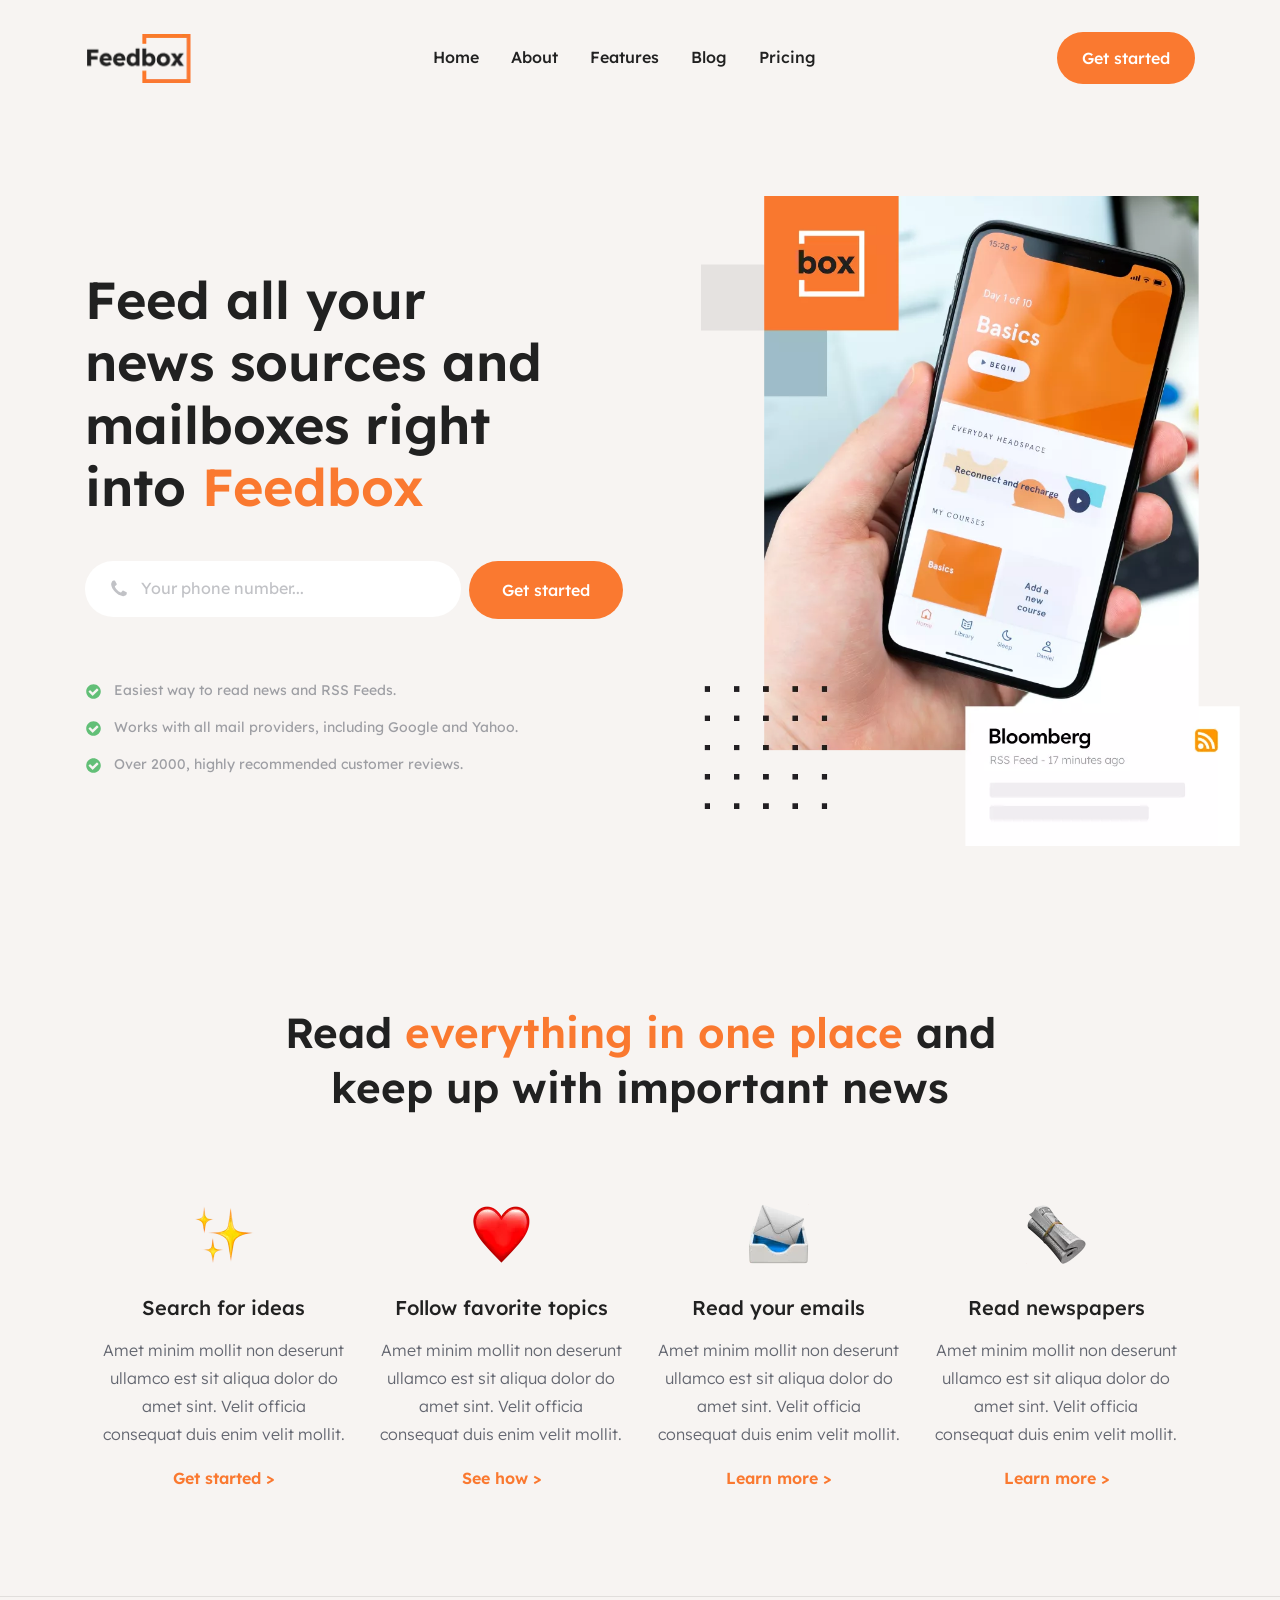
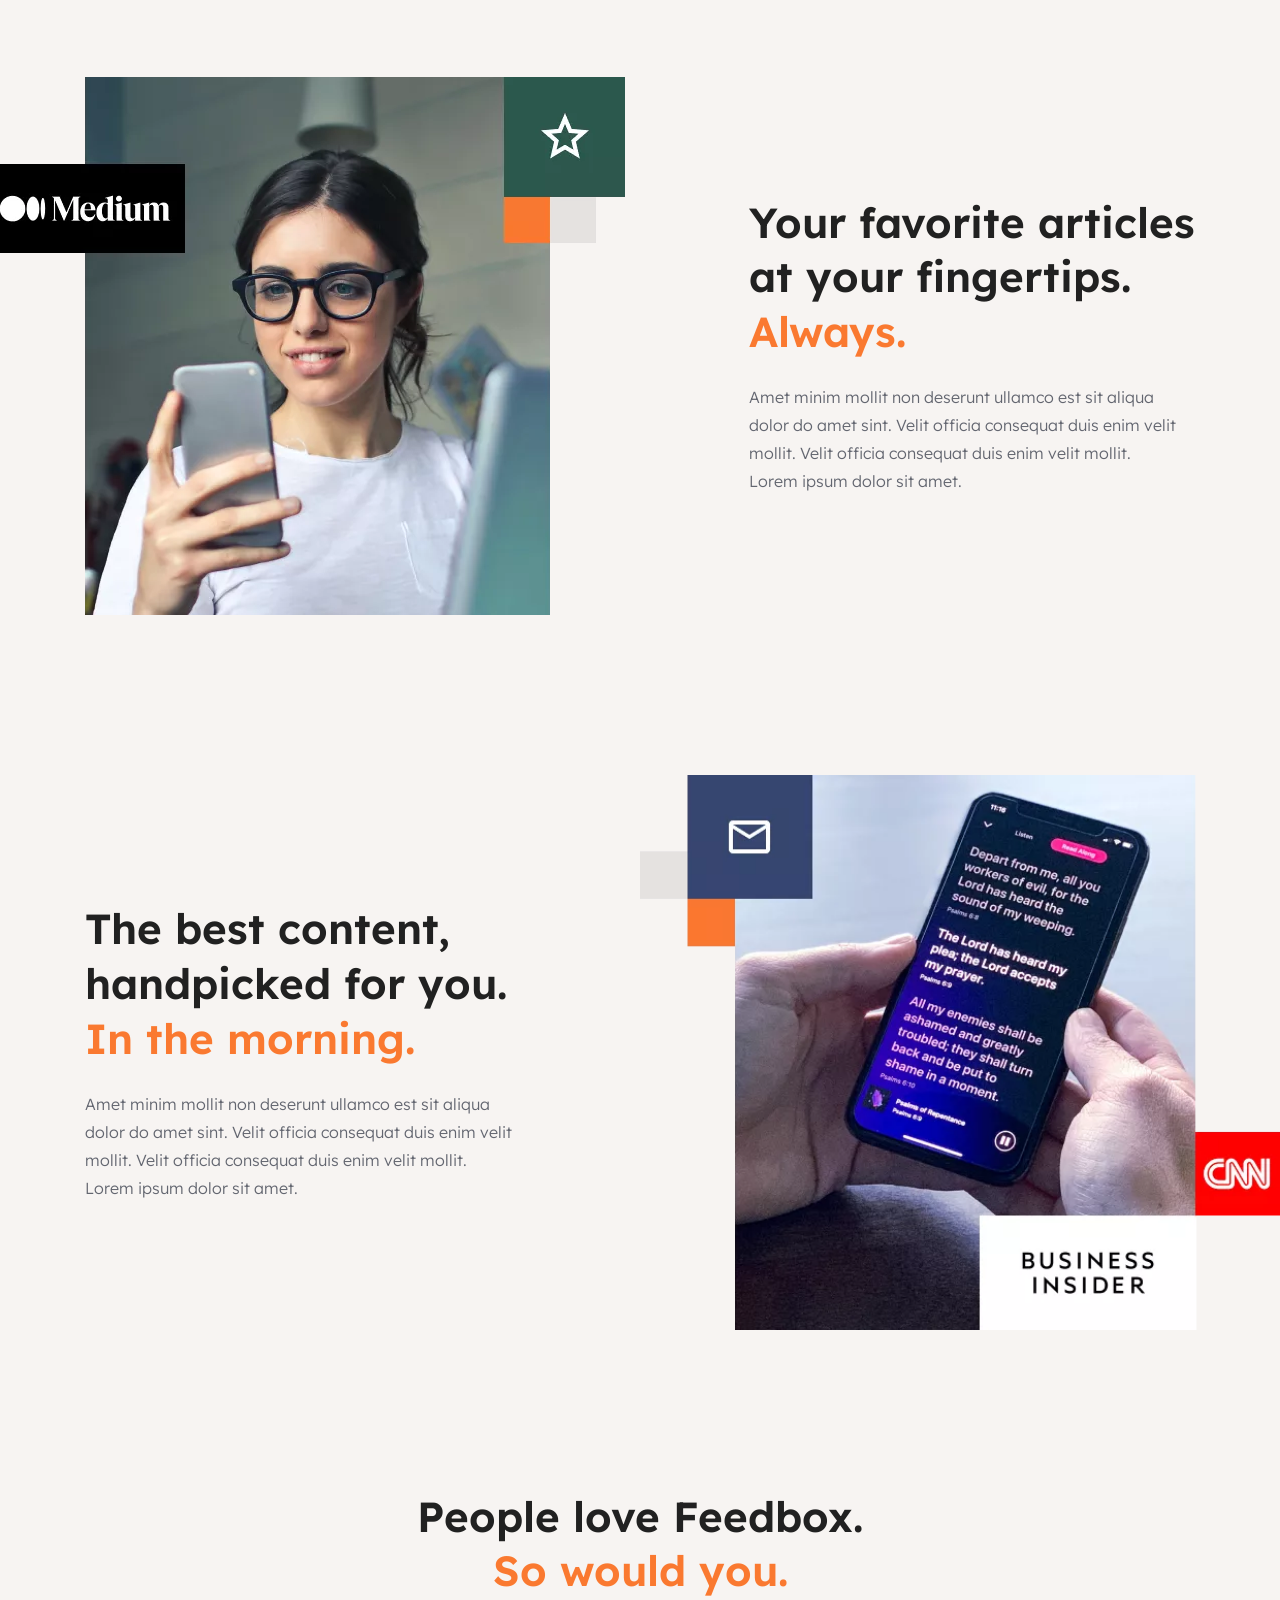
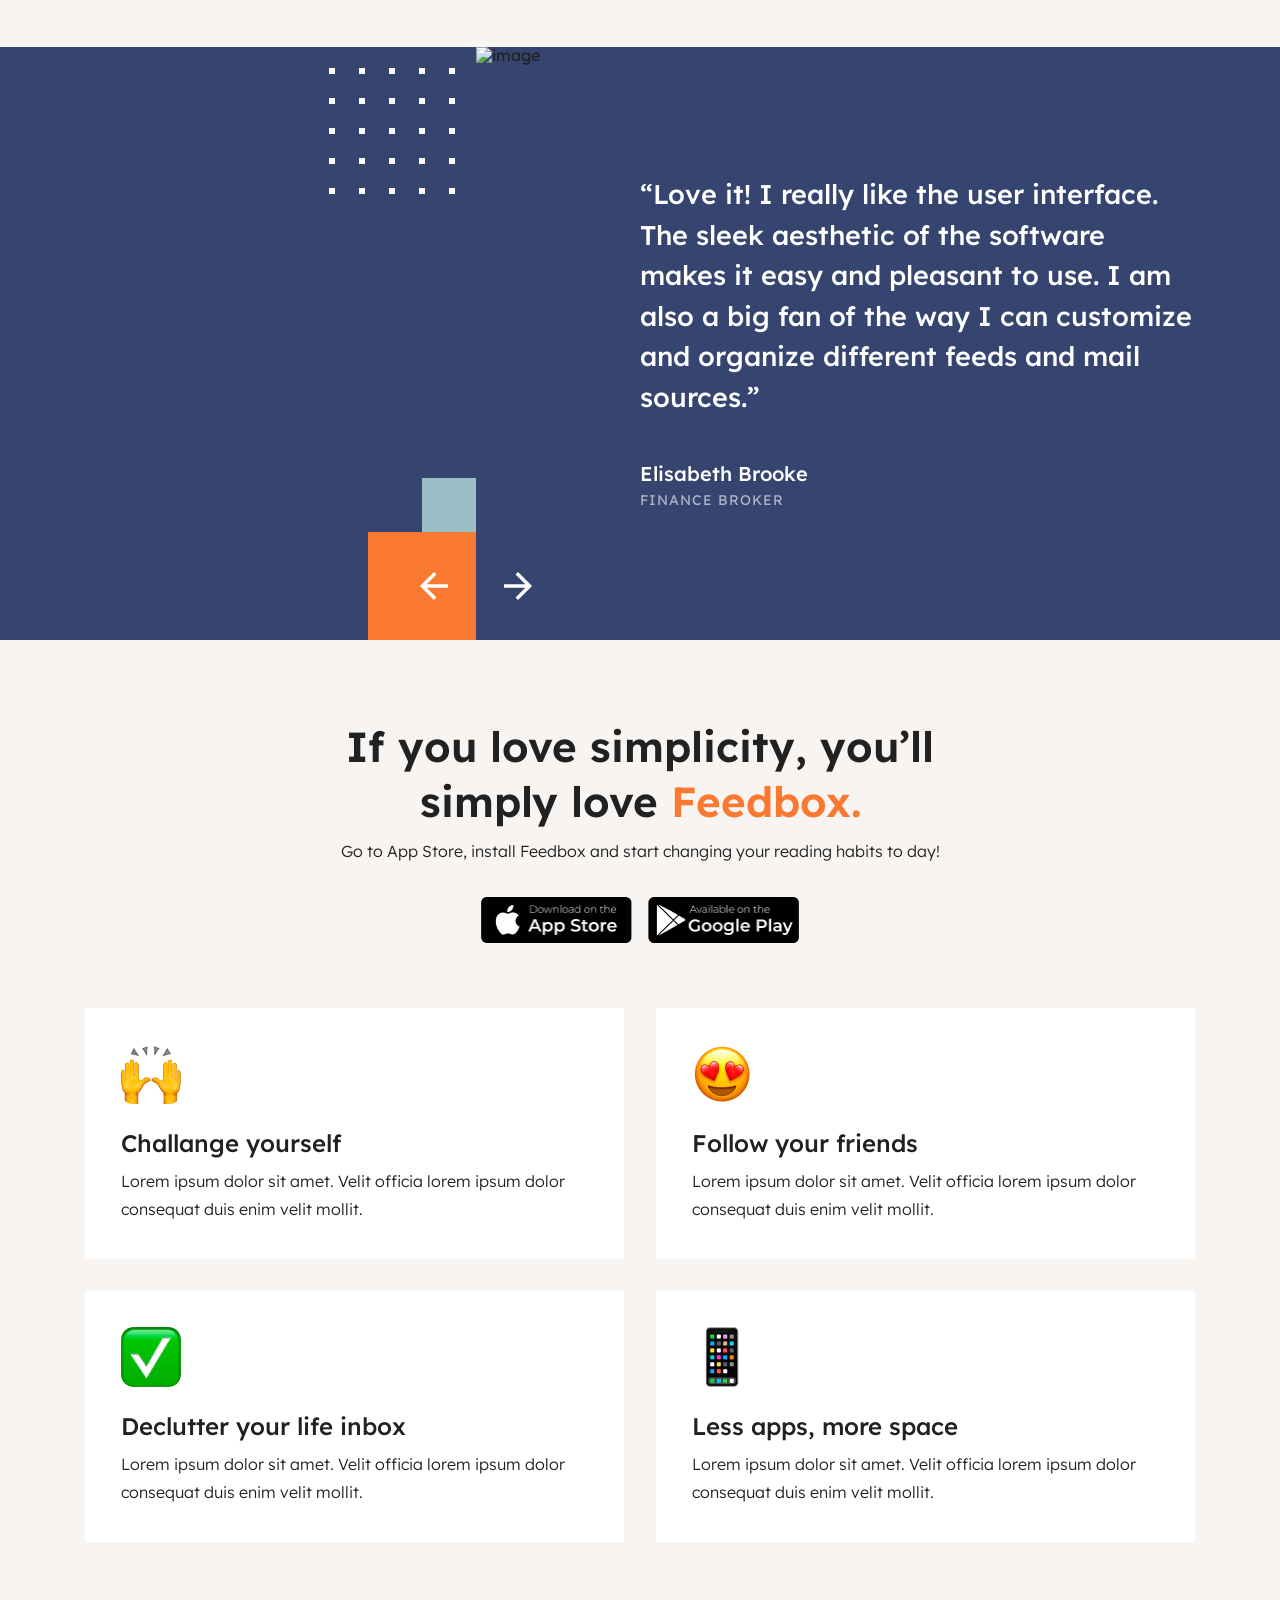
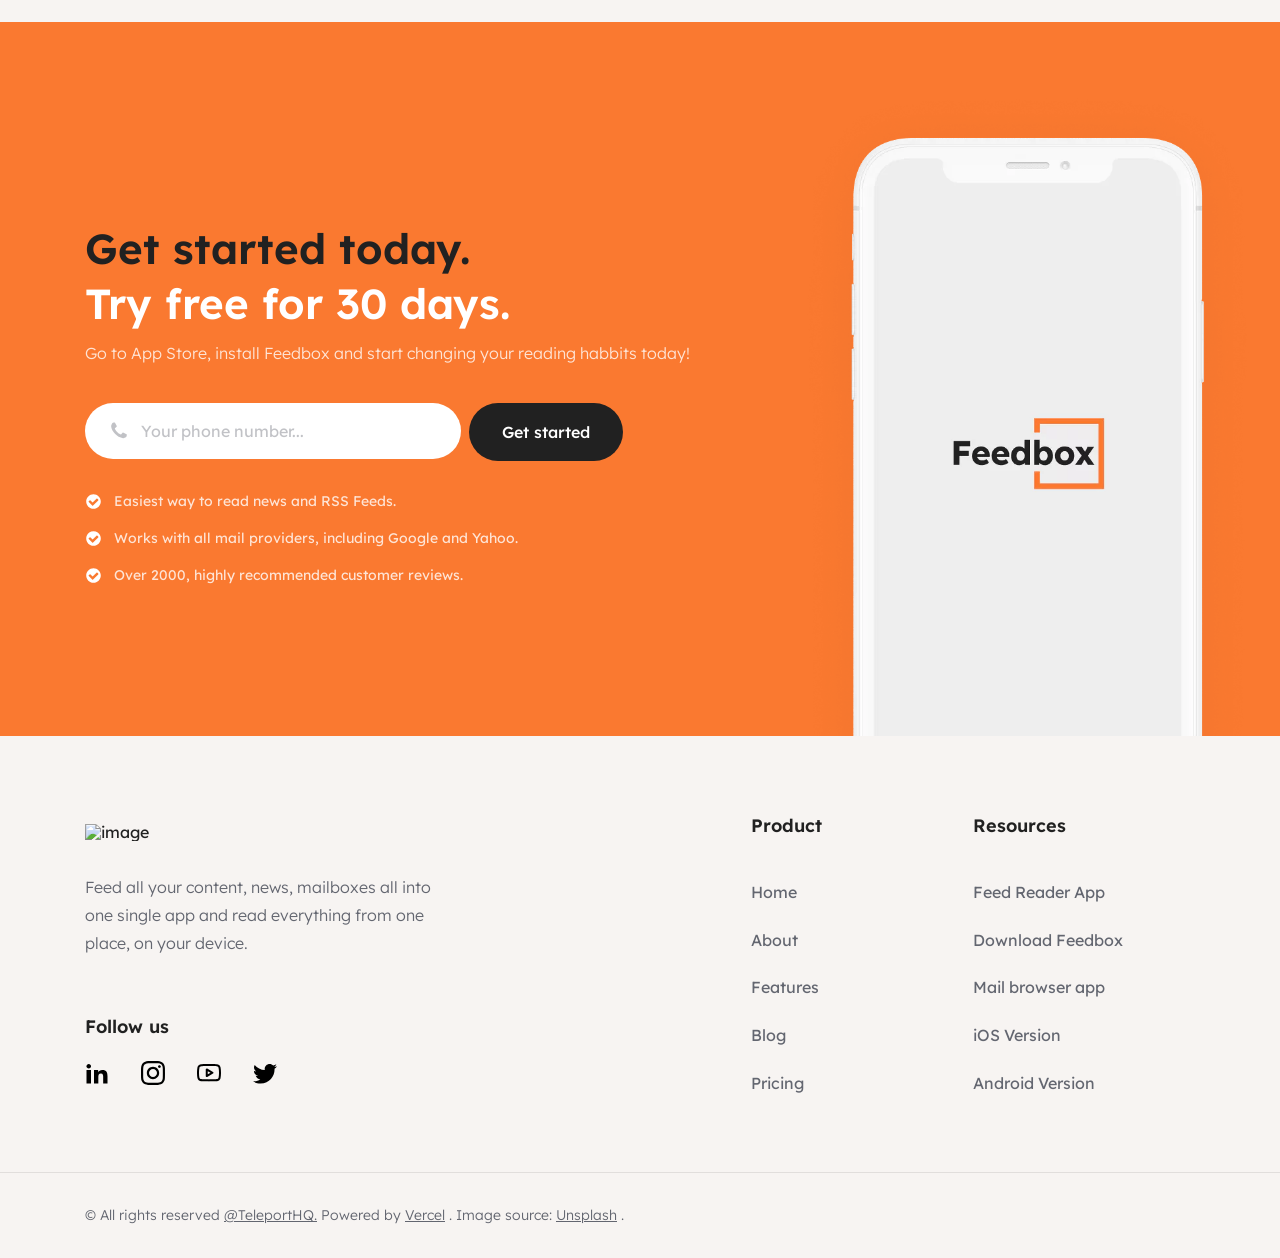
==== index.html @ 9159206d "Initial Commit ✨" ====
<!DOCTYPE html>

<html lang="en">
  <head>
    <title>Feedbox mobile app</title>
    <meta property="og:title" content="Feedbox mobile app" />
    <meta property="twitter:card" content="summary_large_image" />
    <meta charset="utf-8" />
    <meta name="viewport" content="width=device-width, initial-scale=1.0" />

    <meta name="viewport" content="width=device-width, initial-scale=1.0" />
    <meta charset="utf-8" />
    <meta property="twitter:card" content="summary_large_image" />
    <style>
      html {  line-height: 1.15;}body {  margin: 0;}* {  box-sizing: border-box;  border-width: 0;  border-style: solid;}p,li,ul,pre,div,h1,h2,h3,h4,h5,h6 {  margin: 0;  padding: 0;}button,input,optgroup,select,textarea {  font-family: inherit;  font-size: 100%;  line-height: 1.15;  margin: 0;}button,select {  text-transform: none;}button,[type="button"],[type="reset"],[type="submit"] {  -webkit-appearance: button;}button::-moz-focus-inner,[type="button"]::-moz-focus-inner,[type="reset"]::-moz-focus-inner,[type="submit"]::-moz-focus-inner {  border-style: none;  padding: 0;}button:-moz-focus,[type="button"]:-moz-focus,[type="reset"]:-moz-focus,[type="submit"]:-moz-focus {  outline: 1px dotted ButtonText;}a {  color: inherit;  text-decoration: inherit;}input {  padding: 2px 4px;}img {  display: block;}
    </style>
    <style>
      html {
        font-family: Lexend;
        font-size: 16px;
      }

      body {
        font-weight: 400;
        font-style:normal;
        text-decoration: none;
        text-transform: none;
        letter-spacing: normal;
        line-height: 1.1;
        color: var(--dl-color-grays-dark100);
        background-color: var(--dl-color-grays-white100);

      }
    </style>
    <link
      rel="stylesheet"
      href="https://fonts.googleapis.com/css2?family=Lexend:wght@100;200;300;400;500;600;700;800;900&display=swap"
    />
    <style>
      ::placeholder{
      color: #63667066;
      }
    </style>
    <link rel="stylesheet" href="./style.css" />
  </head>
  <body>
    <div>
      <link href="./home.css" rel="stylesheet" />

      <div class="home-container">
        <div class="navbar-navbar-container">
          <header data-role="Header" class="navigation-container">
            <img
              alt="logo"
              src="public/playground_assets/logo-1500h.png"
              class="navbar-image"
            />
            <div class="navbar-nav">
              <nav
                class="navigation-links-nav navigation-links-root-class-name10"
              >
                <span class="navbar-link"><span>Home</span></span>
                <span class="navigation-links-text1 navbar-link">
                  <span>About</span>
                </span>
                <span class="navigation-links-text2 navbar-link">
                  <span>Features</span>
                </span>
                <span class="navigation-links-text3 navbar-link">
                  <span>Blog</span>
                </span>
                <span class="navigation-links-text4 navbar-link">
                  <span>Pricing</span>
                </span>
              </nav>
            </div>
            <div data-type="BurgerMenu" class="navigation-burger-menu">
              <svg viewBox="0 0 1024 1024" class="navbar-icon">
                <path
                  d="M128 554.667h768c23.552 0 42.667-19.115 42.667-42.667s-19.115-42.667-42.667-42.667h-768c-23.552 0-42.667 19.115-42.667 42.667s19.115 42.667 42.667 42.667zM128 298.667h768c23.552 0 42.667-19.115 42.667-42.667s-19.115-42.667-42.667-42.667h-768c-23.552 0-42.667 19.115-42.667 42.667s19.115 42.667 42.667 42.667zM128 810.667h768c23.552 0 42.667-19.115 42.667-42.667s-19.115-42.667-42.667-42.667h-768c-23.552 0-42.667 19.115-42.667 42.667s19.115 42.667 42.667 42.667z"
                ></path>
              </svg>
            </div>
            <div data-type="MobileMenu" class="navigation-mobile-menu">
              <div class="navbar-nav1">
                <div class="navbar-container">
                  <img
                    alt="image"
                    src="public/playground_assets/logo-1500h.png"
                    class="navbar-image1"
                  />
                  <div data-type="CloseMobileMenu" class="navbar-menu-close">
                    <svg viewBox="0 0 1024 1024" class="navbar-icon02">
                      <path
                        d="M810 274l-238 238 238 238-60 60-238-238-238 238-60-60 238-238-238-238 60-60 238 238 238-238z"
                      ></path>
                    </svg>
                  </div>
                </div>
                <nav
                  class="
                    navigation-links-nav navigation-links-root-class-name11
                  "
                >
                  <span class="navbar-link"><span>Home</span></span>
                  <span class="navigation-links-text1 navbar-link">
                    <span>About</span>
                  </span>
                  <span class="navigation-links-text2 navbar-link">
                    <span>Features</span>
                  </span>
                  <span class="navigation-links-text3 navbar-link">
                    <span>Blog</span>
                  </span>
                  <span class="navigation-links-text4 navbar-link">
                    <span>Pricing</span>
                  </span>
                </nav>
                <button class="navbar-primary-btn button-primary button">
                  <span>Get started</span>
                </button>
              </div>
              <div class="navbar-social-media">
                <span class="navbar-text"><span>Follow us</span></span>
                <div class="navbar-container1">
                  <svg viewBox="0 0 1024 1024" class="navbar-icon04">
                    <path
                      d="M384 384h177.106v90.782h2.532c24.64-44.194 84.958-90.782 174.842-90.782 186.946 0 221.52 116.376 221.52 267.734v308.266h-184.61v-273.278c0-65.184-1.334-149.026-96.028-149.026-96.148 0-110.82 70.986-110.82 144.292v278.012h-184.542v-576z"
                    ></path>
                    <path d="M64 384h192v576h-192v-576z"></path>
                    <path
                      d="M256 224c0 53.019-42.981 96-96 96s-96-42.981-96-96c0-53.019 42.981-96 96-96s96 42.981 96 96z"
                    ></path></svg
                  ><svg viewBox="0 0 1024 1024" class="navbar-icon08">
                    <path
                      d="M512 92.2c136.8 0 153 0.6 206.8 3 50 2.2 77 10.6 95 17.6 23.8 9.2 41 20.4 58.8 38.2 18 18 29 35 38.4 58.8 7 18 15.4 45.2 17.6 95 2.4 54 3 70.2 3 206.8s-0.6 153-3 206.8c-2.2 50-10.6 77-17.6 95-9.2 23.8-20.4 41-38.2 58.8-18 18-35 29-58.8 38.4-18 7-45.2 15.4-95 17.6-54 2.4-70.2 3-206.8 3s-153-0.6-206.8-3c-50-2.2-77-10.6-95-17.6-23.8-9.2-41-20.4-58.8-38.2-18-18-29-35-38.4-58.8-7-18-15.4-45.2-17.6-95-2.4-54-3-70.2-3-206.8s0.6-153 3-206.8c2.2-50 10.6-77 17.6-95 9.2-23.8 20.4-41 38.2-58.8 18-18 35-29 58.8-38.4 18-7 45.2-15.4 95-17.6 53.8-2.4 70-3 206.8-3zM512 0c-139 0-156.4 0.6-211 3-54.4 2.4-91.8 11.2-124.2 23.8-33.8 13.2-62.4 30.6-90.8 59.2-28.6 28.4-46 57-59.2 90.6-12.6 32.6-21.4 69.8-23.8 124.2-2.4 54.8-3 72.2-3 211.2s0.6 156.4 3 211c2.4 54.4 11.2 91.8 23.8 124.2 13.2 33.8 30.6 62.4 59.2 90.8 28.4 28.4 57 46 90.6 59 32.6 12.6 69.8 21.4 124.2 23.8 54.6 2.4 72 3 211 3s156.4-0.6 211-3c54.4-2.4 91.8-11.2 124.2-23.8 33.6-13 62.2-30.6 90.6-59s46-57 59-90.6c12.6-32.6 21.4-69.8 23.8-124.2 2.4-54.6 3-72 3-211s-0.6-156.4-3-211c-2.4-54.4-11.2-91.8-23.8-124.2-12.6-34-30-62.6-58.6-91-28.4-28.4-57-46-90.6-59-32.6-12.6-69.8-21.4-124.2-23.8-54.8-2.6-72.2-3.2-211.2-3.2v0z"
                    ></path>
                    <path
                      d="M512 249c-145.2 0-263 117.8-263 263s117.8 263 263 263 263-117.8 263-263c0-145.2-117.8-263-263-263zM512 682.6c-94.2 0-170.6-76.4-170.6-170.6s76.4-170.6 170.6-170.6c94.2 0 170.6 76.4 170.6 170.6s-76.4 170.6-170.6 170.6z"
                    ></path>
                    <path
                      d="M846.8 238.6c0 33.91-27.49 61.4-61.4 61.4s-61.4-27.49-61.4-61.4c0-33.91 27.49-61.4 61.4-61.4s61.4 27.49 61.4 61.4z"
                    ></path></svg
                  ><svg viewBox="0 0 1024 1024" class="navbar-icon12">
                    <path
                      d="M920.021 283.179c12.245 65.237 19.115 140.587 18.645 218.667 0.811 65.195-5.248 139.392-18.645 214.229-2.432 8.875-6.4 17.195-11.605 24.533-9.685 13.696-23.808 24.107-40.491 28.8-25.771 6.869-91.989 11.733-165.419 14.549-95.147 3.669-190.507 3.669-190.507 3.669s-95.36 0-190.507-3.627c-73.429-2.816-139.648-7.637-164.949-14.421-8.747-2.432-16.896-6.315-24.149-11.435-13.269-9.387-23.509-22.869-28.587-39.381-12.16-65.109-18.944-140.203-18.475-218.027-0.896-65.707 5.163-140.459 18.645-215.893 2.432-8.875 6.4-17.195 11.605-24.533 9.685-13.696 23.808-24.107 40.491-28.8 25.771-6.869 91.989-11.733 165.419-14.549 95.147-3.627 190.507-3.627 190.507-3.627s95.36 0 190.549 3.328c73.344 2.56 140.032 6.955 164.523 12.928 9.344 2.688 17.963 7.040 25.515 12.757 13.099 9.899 22.955 23.936 27.435 40.875zM1003.093 263.552c-9.259-36.949-30.635-67.84-59.008-89.301-15.915-12.032-33.963-21.077-53.291-26.667-38.315-9.387-115.029-13.781-185.259-16.213-96.725-3.371-193.536-3.371-193.536-3.371s-96.939 0-193.749 3.712c-70.059 2.688-147.2 7.467-184.192 17.365-37.291 10.539-67.456 32.853-88.064 61.867-11.52 16.256-20.011 34.603-25.045 54.101-0.256 1.024-0.469 2.091-0.64 3.029-14.635 80.981-21.291 161.835-20.309 233.856-0.512 82.091 6.869 163.456 20.352 234.752 0.256 1.323 0.555 2.645 0.896 3.755 10.453 36.693 32.853 66.859 61.909 87.381 15.232 10.752 32.299 18.859 50.389 23.936 37.504 10.027 114.603 14.805 184.661 17.493 96.853 3.712 193.792 3.712 193.792 3.712s96.939 0 193.749-3.712c70.059-2.688 147.157-7.467 184.192-17.365 37.248-10.539 67.456-32.853 88.021-61.867 11.52-16.256 20.053-34.603 25.045-54.059 0.256-1.067 0.512-2.133 0.64-3.029 14.507-80.384 21.163-160.64 20.309-232.107 0.512-82.133-6.869-163.541-20.352-234.837-0.171-0.853-0.341-1.707-0.512-2.432zM458.667 567.509v-132.352l116.352 66.176zM437.077 677.931l245.333-139.52c20.48-11.648 27.648-37.717 16-58.197-3.968-6.997-9.643-12.459-16-16l-245.333-139.52c-20.48-11.648-46.549-4.48-58.197 16-3.84 6.741-5.632 14.080-5.589 21.077v279.040c0 23.552 19.115 42.667 42.667 42.667 7.765 0 15.019-2.091 21.077-5.589z"
                    ></path></svg
                  ><svg viewBox="0 0 1024 1024" class="navbar-icon14">
                    <path
                      d="M1024 226.4c-37.6 16.8-78.2 28-120.6 33 43.4-26 76.6-67.2 92.4-116.2-40.6 24-85.6 41.6-133.4 51-38.4-40.8-93-66.2-153.4-66.2-116 0-210 94-210 210 0 16.4 1.8 32.4 5.4 47.8-174.6-8.8-329.4-92.4-433-219.6-18 31-28.4 67.2-28.4 105.6 0 72.8 37 137.2 93.4 174.8-34.4-1-66.8-10.6-95.2-26.2 0 0.8 0 1.8 0 2.6 0 101.8 72.4 186.8 168.6 206-17.6 4.8-36.2 7.4-55.4 7.4-13.6 0-26.6-1.4-39.6-3.8 26.8 83.4 104.4 144.2 196.2 146-72 56.4-162.4 90-261 90-17 0-33.6-1-50.2-3 93.2 59.8 203.6 94.4 322.2 94.4 386.4 0 597.8-320.2 597.8-597.8 0-9.2-0.2-18.2-0.6-27.2 41-29.4 76.6-66.4 104.8-108.6z"
                    ></path>
                  </svg>
                </div>
              </div>
            </div>
            <button class="button-primary button navbar-primary-btn1">
              <span>Get started</span>
            </button>
          </header>
        </div>
        <main class="home-main">
          <div class="section-container">
            <div class="home-max-width max-content-container">
              <div class="home-content-container">
                <h1 class="home-text heading1">
                  <span>
                    Feed all your news sources and mailboxes right into
                  </span>
                  <span class="home-text02">Feedbox</span>
                </h1>
                <div class="home-input-container">
                  <div class="home-container1 input">
                    <svg viewBox="0 0 804.5714285714286 1024" class="home-icon">
                      <path
                        d="M804.571 708.571c0 20.571-9.143 60.571-17.714 79.429-12 28-44 46.286-69.714 60.571-33.714 18.286-68 29.143-106.286 29.143-53.143 0-101.143-21.714-149.714-39.429-34.857-12.571-68.571-28-100-47.429-97.143-60-214.286-177.143-274.286-274.286-19.429-31.429-34.857-65.143-47.429-100-17.714-48.571-39.429-96.571-39.429-149.714 0-38.286 10.857-72.571 29.143-106.286 14.286-25.714 32.571-57.714 60.571-69.714 18.857-8.571 58.857-17.714 79.429-17.714 4 0 8 0 12 1.714 12 4 24.571 32 30.286 43.429 18.286 32.571 36 65.714 54.857 97.714 9.143 14.857 26.286 33.143 26.286 50.857 0 34.857-103.429 85.714-103.429 116.571 0 15.429 14.286 35.429 22.286 49.143 57.714 104 129.714 176 233.714 233.714 13.714 8 33.714 22.286 49.143 22.286 30.857 0 81.714-103.429 116.571-103.429 17.714 0 36 17.143 50.857 26.286 32 18.857 65.143 36.571 97.714 54.857 11.429 5.714 39.429 18.286 43.429 30.286 1.714 4 1.714 8 1.714 12z"
                      ></path>
                    </svg>
                    <input
                      type="text"
                      placeholder="Your phone number..."
                      class="home-textinput input"
                    />
                  </div>
                  <button class="home-button button-primary button">
                    Get started
                  </button>
                </div>
                <div class="home-features-container">
                  <div class="home-feature">
                    <svg
                      viewBox="0 0 877.7142857142857 1024"
                      class="home-icon02"
                    >
                      <path
                        d="M733.714 419.429c0-9.714-3.429-19.429-10.286-26.286l-52-51.429c-6.857-6.857-16-10.857-25.714-10.857s-18.857 4-25.714 10.857l-233.143 232.571-129.143-129.143c-6.857-6.857-16-10.857-25.714-10.857s-18.857 4-25.714 10.857l-52 51.429c-6.857 6.857-10.286 16.571-10.286 26.286s3.429 18.857 10.286 25.714l206.857 206.857c6.857 6.857 16.571 10.857 25.714 10.857 9.714 0 19.429-4 26.286-10.857l310.286-310.286c6.857-6.857 10.286-16 10.286-25.714zM877.714 512c0 242.286-196.571 438.857-438.857 438.857s-438.857-196.571-438.857-438.857 196.571-438.857 438.857-438.857 438.857 196.571 438.857 438.857z"
                      ></path>
                    </svg>
                    <span class="home-text03">
                      Easiest way to read news and RSS Feeds.
                    </span>
                  </div>
                  <div class="home-feature1">
                    <svg
                      viewBox="0 0 877.7142857142857 1024"
                      class="home-icon04"
                    >
                      <path
                        d="M733.714 419.429c0-9.714-3.429-19.429-10.286-26.286l-52-51.429c-6.857-6.857-16-10.857-25.714-10.857s-18.857 4-25.714 10.857l-233.143 232.571-129.143-129.143c-6.857-6.857-16-10.857-25.714-10.857s-18.857 4-25.714 10.857l-52 51.429c-6.857 6.857-10.286 16.571-10.286 26.286s3.429 18.857 10.286 25.714l206.857 206.857c6.857 6.857 16.571 10.857 25.714 10.857 9.714 0 19.429-4 26.286-10.857l310.286-310.286c6.857-6.857 10.286-16 10.286-25.714zM877.714 512c0 242.286-196.571 438.857-438.857 438.857s-438.857-196.571-438.857-438.857 196.571-438.857 438.857-438.857 438.857 196.571 438.857 438.857z"
                      ></path>
                    </svg>
                    <span class="home-text04">
                      Works with all mail providers, including Google and Yahoo.
                    </span>
                  </div>
                  <div class="home-feature2">
                    <svg
                      viewBox="0 0 877.7142857142857 1024"
                      class="home-icon06"
                    >
                      <path
                        d="M733.714 419.429c0-9.714-3.429-19.429-10.286-26.286l-52-51.429c-6.857-6.857-16-10.857-25.714-10.857s-18.857 4-25.714 10.857l-233.143 232.571-129.143-129.143c-6.857-6.857-16-10.857-25.714-10.857s-18.857 4-25.714 10.857l-52 51.429c-6.857 6.857-10.286 16.571-10.286 26.286s3.429 18.857 10.286 25.714l206.857 206.857c6.857 6.857 16.571 10.857 25.714 10.857 9.714 0 19.429-4 26.286-10.857l310.286-310.286c6.857-6.857 10.286-16 10.286-25.714zM877.714 512c0 242.286-196.571 438.857-438.857 438.857s-438.857-196.571-438.857-438.857 196.571-438.857 438.857-438.857 438.857 196.571 438.857 438.857z"
                      ></path>
                    </svg>
                    <span class="home-text05">
                      Over 2000, highly recommended customer reviews.
                    </span>
                  </div>
                </div>
              </div>
              <div class="home-image-container">
                <img
                  alt="image"
                  src="public/playground_assets/hero%20image-1200w.png"
                  class="home-image"
                />
              </div>
            </div>
          </div>
          <div class="home-section-one section-container">
            <div class="home-max-width1 max-content-container">
              <h2 class="home-text06 heading2">
                <span>Read</span>
                <span class="home-text08">everything in one place</span>
                <span>and</span>
                <br />
                <span>keep up with important news</span>
              </h2>
              <div class="home-cards-container">
                <div class="feature-card-card">
                  <img
                    alt="image"
                    src="public/playground_assets/stars-200h.png"
                    class="feature-card-image"
                  />
                  <h4 class="feature-card-text heading4">
                    <span>Search for ideas</span>
                  </h4>
                  <span class="feature-card-text1 content-Light">
                    <span>
                      Amet minim mollit non deserunt ullamco est sit aliqua
                      dolor do amet sint. Velit officia consequat duis enim
                      velit mollit.
                    </span>
                  </span>
                  <span class="feature-card-text2">
                    <span>Get started ></span>
                  </span>
                </div>
                <div class="feature-card-card">
                  <img
                    alt="image"
                    src="public/playground_assets/hearth-200h.png"
                    class="feature-card-image"
                  />
                  <h4 class="feature-card-text heading4">
                    <span>Follow favorite topics</span>
                  </h4>
                  <span class="feature-card-text1 content-Light">
                    <span>
                      Amet minim mollit non deserunt ullamco est sit aliqua
                      dolor do amet sint. Velit officia consequat duis enim
                      velit mollit.
                    </span>
                  </span>
                  <span class="feature-card-text2"><span>See how ></span></span>
                </div>
                <div class="feature-card-card">
                  <img
                    alt="image"
                    src="public/playground_assets/mail-200h.png"
                    class="feature-card-image"
                  />
                  <h4 class="feature-card-text heading4">
                    <span>Read your emails</span>
                  </h4>
                  <span class="feature-card-text1 content-Light">
                    <span>
                      Amet minim mollit non deserunt ullamco est sit aliqua
                      dolor do amet sint. Velit officia consequat duis enim
                      velit mollit.
                    </span>
                  </span>
                  <span class="feature-card-text2">
                    <span>Learn more ></span>
                  </span>
                </div>
                <div class="feature-card-card">
                  <img
                    alt="image"
                    src="public/playground_assets/paper-200h.png"
                    class="feature-card-image"
                  />
                  <h4 class="feature-card-text heading4">
                    <span>Read newspapers</span>
                  </h4>
                  <span class="feature-card-text1 content-Light">
                    <span>
                      Amet minim mollit non deserunt ullamco est sit aliqua
                      dolor do amet sint. Velit officia consequat duis enim
                      velit mollit.
                    </span>
                  </span>
                  <span class="feature-card-text2">
                    <span>Learn more ></span>
                  </span>
                </div>
              </div>
            </div>
          </div>
          <div class="section-container">
            <div class="home-max-width2 max-content-container">
              <div class="home-image-container1">
                <img
                  alt="image"
                  src="public/playground_assets/section-image1-1200w.png"
                  class="home-image1"
                />
              </div>
              <div class="home-content-container1">
                <h1 class="home-text12 heading2">
                  <span>Your favorite articles at your fingertips.</span>
                  <span class="home-text14">Always.</span>
                </h1>
                <span class="home-text15 content-Light">
                  <span>
                    Amet minim mollit non deserunt ullamco est sit aliqua dolor
                    do amet sint. Velit officia consequat duis enim velit
                    mollit. Velit officia consequat duis enim velit mollit.
                  </span>
                  <br />
                  <span>Lorem ipsum dolor sit amet.</span>
                </span>
              </div>
            </div>
          </div>
          <div class="section-container">
            <div class="home-max-width3 max-content-container">
              <div class="home-content-container2">
                <h1 class="home-text18 heading2">
                  <span>The best content, handpicked for you.</span>
                  <span class="home-text20">In the morning.</span>
                </h1>
                <span class="home-text21 content-Light">
                  <span>
                    Amet minim mollit non deserunt ullamco est sit aliqua dolor
                    do amet sint. Velit officia consequat duis enim velit
                    mollit. Velit officia consequat duis enim velit mollit.
                  </span>
                  <br />
                  <span>Lorem ipsum dolor sit amet.</span>
                </span>
              </div>
              <div class="home-image-container2">
                <img
                  alt="image"
                  src="public/playground_assets/section-image2-1200w.png"
                  class="home-image2"
                />
              </div>
            </div>
          </div>
          <div class="home-section-four section-container">
            <div class="home-max-width4 max-content-container">
              <h2 class="home-text24 heading2">
                <span>People love Feedbox.</span>
                <br />
                <span class="home-text26">So would you.</span>
                <span class="home-text27"></span>
              </h2>
            </div>
            <div data-type="slider" class="home-slider">
              <div data-type="slide" class="slide-slide slide">
                <div class="slide-max-width max-content-container">
                  <div class="slide-left-side">
                    <div class="slide-decorations-container">
                      <img
                        alt="image"
                        src="public/playground_assets/union-200h.png"
                        class="slide-dots"
                      />
                      <div class="slide-squares-container">
                        <div class="slide-light-green"></div>
                        <div class="slide-orange"></div>
                      </div>
                    </div>
                    <div class="slide-image-container">
                      <img
                        alt="image"
                        src="https://images.unsplash.com/photo-1508002366005-75a695ee2d17?ixid=Mnw5MTMyMXwwfDF8c2VhcmNofDUxfHxzbWlsZXxlbnwwfHx8fDE2NDM0MDc4MTE&ixlib=rb-1.2.1&w=700"
                        class="slide-image"
                      />
                      <div class="slide-slider-controls">
                        <div data-action="previousSlide" class="slide-go-left">
                          <svg viewBox="0 0 1024 1024" class="slide-icon">
                            <path
                              d="M854 470v84h-520l238 240-60 60-342-342 342-342 60 60-238 240h520z"
                            ></path>
                          </svg>
                        </div>
                        <div data-action="nextSlide" class="slide-go-right">
                          <svg viewBox="0 0 1024 1024" class="slide-icon2">
                            <path
                              d="M512 170l342 342-342 342-60-60 238-240h-520v-84h520l-238-240z"
                            ></path>
                          </svg>
                        </div>
                      </div>
                    </div>
                  </div>
                  <div class="slide-right-side">
                    <span class="slide-testimonial">
                      <span>
                        “Love it! I really like the user interface. The sleek
                        aesthetic of the software makes it easy and pleasant to
                        use. I am also a big fan of the way I can customize and
                        organize different feeds and mail sources.”
                      </span>
                    </span>
                    <span class="slide-author">
                      <span>Elisabeth Brooke</span>
                    </span>
                    <span class="slide-role"><span>Finance Broker</span></span>
                  </div>
                </div>
              </div>
              <div
                data-type="slide"
                class="slide-slide slide slide-root-class-name"
              >
                <div class="slide-max-width max-content-container">
                  <div class="slide-left-side">
                    <div class="slide-decorations-container">
                      <img
                        alt="image"
                        src="public/playground_assets/union-200h.png"
                        class="slide-dots"
                      />
                      <div class="slide-squares-container">
                        <div class="slide-light-green"></div>
                        <div class="slide-orange"></div>
                      </div>
                    </div>
                    <div class="slide-image-container">
                      <img
                        alt="image"
                        src="public/playground_assets/vector%202-700w.png"
                        class="slide-image"
                      />
                      <div class="slide-slider-controls">
                        <div data-action="previousSlide" class="slide-go-left">
                          <svg viewBox="0 0 1024 1024" class="slide-icon">
                            <path
                              d="M854 470v84h-520l238 240-60 60-342-342 342-342 60 60-238 240h520z"
                            ></path>
                          </svg>
                        </div>
                        <div data-action="nextSlide" class="slide-go-right">
                          <svg viewBox="0 0 1024 1024" class="slide-icon2">
                            <path
                              d="M512 170l342 342-342 342-60-60 238-240h-520v-84h520l-238-240z"
                            ></path>
                          </svg>
                        </div>
                      </div>
                    </div>
                  </div>
                  <div class="slide-right-side">
                    <span class="slide-testimonial">
                      <span>
                        “Stunning app! I use it everyday since I discovered it
                        and love it every since. It really makes newsreading a
                        pleasure. I enjoy all the customization options
                        available, super highly recommended!"
                      </span>
                    </span>
                    <span class="slide-author"><span>Bill Smith</span></span>
                    <span class="slide-role"><span>DESIGN DIRECTOR</span></span>
                  </div>
                </div>
              </div>
              <div
                data-type="slide"
                class="slide-slide slide slide-root-class-name1"
              >
                <div class="slide-max-width max-content-container">
                  <div class="slide-left-side">
                    <div class="slide-decorations-container">
                      <img
                        alt="image"
                        src="public/playground_assets/union-200h.png"
                        class="slide-dots"
                      />
                      <div class="slide-squares-container">
                        <div class="slide-light-green"></div>
                        <div class="slide-orange"></div>
                      </div>
                    </div>
                    <div class="slide-image-container">
                      <img
                        alt="image"
                        src="public/playground_assets/vector%202%20%5B2%5D-700w.png"
                        class="slide-image"
                      />
                      <div class="slide-slider-controls">
                        <div data-action="previousSlide" class="slide-go-left">
                          <svg viewBox="0 0 1024 1024" class="slide-icon">
                            <path
                              d="M854 470v84h-520l238 240-60 60-342-342 342-342 60 60-238 240h520z"
                            ></path>
                          </svg>
                        </div>
                        <div data-action="nextSlide" class="slide-go-right">
                          <svg viewBox="0 0 1024 1024" class="slide-icon2">
                            <path
                              d="M512 170l342 342-342 342-60-60 238-240h-520v-84h520l-238-240z"
                            ></path>
                          </svg>
                        </div>
                      </div>
                    </div>
                  </div>
                  <div class="slide-right-side">
                    <span class="slide-testimonial">
                      <span>
                        “Feedbox is very easy to use and flexible! I especially
                        like the pre-made templates that are accessible; they're
                        extraordinary for monitoring a few feed sources and
                        various RSS Feeds together.”
                      </span>
                    </span>
                    <span class="slide-author"><span>Julia Xang</span></span>
                    <span class="slide-role">
                      <span>FREELANCE WRITER</span>
                    </span>
                  </div>
                </div>
              </div>
            </div>
          </div>
          <div class="section-container">
            <div class="home-max-width5 max-content-container">
              <div class="home-heading-container">
                <h2 class="home-text28 heading2">
                  <span>If you love simplicity, you’ll</span>
                  <br />
                  <span>simply love</span>
                  <span class="home-text31">Feedbox.</span>
                </h2>
                <span class="content-Light">
                  <span>
                    Go to App Store, install Feedbox and start changing your
                    reading habits to
                  </span>
                  <span class="home-text34"></span>
                  <span>day!</span>
                </span>
              </div>
              <div class="home-get-the-app">
                <img
                  alt="image"
                  src="public/playground_assets/frame-1200w.png"
                  class="home-image3"
                />
                <img
                  alt="image"
                  src="public/playground_assets/frame%2034-200h.png"
                  class="home-image4"
                />
              </div>
              <div class="home-cards-container1">
                <div class="grid-card-grid-card">
                  <img
                    alt="image"
                    src="public/playground_assets/vector%203-200h.png"
                    class="grid-card-image"
                  />
                  <span class="grid-card-text">
                    <span>Challange yourself</span>
                  </span>
                  <span class="content-Light">
                    <span>
                      Lorem ipsum dolor sit amet. Velit officia lorem ipsum
                      dolor consequat duis enim velit mollit.​
                    </span>
                  </span>
                </div>
                <div class="grid-card-grid-card">
                  <img
                    alt="image"
                    src="public/playground_assets/vector%203%20%5B1%5D-200h.png"
                    class="grid-card-image"
                  />
                  <span class="grid-card-text">
                    <span>Follow your friends</span>
                  </span>
                  <span class="content-Light">
                    <span>
                      Lorem ipsum dolor sit amet. Velit officia lorem ipsum
                      dolor consequat duis enim velit mollit.​
                    </span>
                  </span>
                </div>
                <div class="grid-card-grid-card">
                  <img
                    alt="image"
                    src="public/playground_assets/vector%203%20%5B2%5D-200h.png"
                    class="grid-card-image"
                  />
                  <span class="grid-card-text">
                    <span>Declutter your life inbox</span>
                  </span>
                  <span class="content-Light">
                    <span>
                      Lorem ipsum dolor sit amet. Velit officia lorem ipsum
                      dolor consequat duis enim velit mollit.​
                    </span>
                  </span>
                </div>
                <div class="grid-card-grid-card">
                  <img
                    alt="image"
                    src="public/playground_assets/vector%203%20%5B3%5D-200h.png"
                    class="grid-card-image"
                  />
                  <span class="grid-card-text">
                    <span>Less apps, more space</span>
                  </span>
                  <span class="content-Light">
                    <span>
                      Lorem ipsum dolor sit amet. Velit officia lorem ipsum
                      dolor consequat duis enim velit mollit.​
                    </span>
                  </span>
                </div>
              </div>
            </div>
          </div>
          <div class="home-section-six section-container">
            <div class="home-max-width6 max-content-container">
              <div class="home-content-container3">
                <h1 class="home-text36 heading2">
                  <span>Get started today.</span>
                  <br />
                  <span class="home-text38">Try free for 30 days.</span>
                </h1>
                <span class="home-text39 content-Light">
                  Go to App Store, install Feedbox and start changing your
                  reading habbits today!
                </span>
                <div class="home-input-container1">
                  <div class="home-container2 input">
                    <svg
                      viewBox="0 0 804.5714285714286 1024"
                      class="home-icon08"
                    >
                      <path
                        d="M804.571 708.571c0 20.571-9.143 60.571-17.714 79.429-12 28-44 46.286-69.714 60.571-33.714 18.286-68 29.143-106.286 29.143-53.143 0-101.143-21.714-149.714-39.429-34.857-12.571-68.571-28-100-47.429-97.143-60-214.286-177.143-274.286-274.286-19.429-31.429-34.857-65.143-47.429-100-17.714-48.571-39.429-96.571-39.429-149.714 0-38.286 10.857-72.571 29.143-106.286 14.286-25.714 32.571-57.714 60.571-69.714 18.857-8.571 58.857-17.714 79.429-17.714 4 0 8 0 12 1.714 12 4 24.571 32 30.286 43.429 18.286 32.571 36 65.714 54.857 97.714 9.143 14.857 26.286 33.143 26.286 50.857 0 34.857-103.429 85.714-103.429 116.571 0 15.429 14.286 35.429 22.286 49.143 57.714 104 129.714 176 233.714 233.714 13.714 8 33.714 22.286 49.143 22.286 30.857 0 81.714-103.429 116.571-103.429 17.714 0 36 17.143 50.857 26.286 32 18.857 65.143 36.571 97.714 54.857 11.429 5.714 39.429 18.286 43.429 30.286 1.714 4 1.714 8 1.714 12z"
                      ></path>
                    </svg>
                    <input
                      type="text"
                      placeholder="Your phone number..."
                      class="home-textinput1 input"
                    />
                  </div>
                  <button class="home-button1 button-primary button">
                    Get started
                  </button>
                </div>
                <div class="home-features-container1">
                  <div class="home-feature3">
                    <svg
                      viewBox="0 0 877.7142857142857 1024"
                      class="home-icon10"
                    >
                      <path
                        d="M733.714 419.429c0-9.714-3.429-19.429-10.286-26.286l-52-51.429c-6.857-6.857-16-10.857-25.714-10.857s-18.857 4-25.714 10.857l-233.143 232.571-129.143-129.143c-6.857-6.857-16-10.857-25.714-10.857s-18.857 4-25.714 10.857l-52 51.429c-6.857 6.857-10.286 16.571-10.286 26.286s3.429 18.857 10.286 25.714l206.857 206.857c6.857 6.857 16.571 10.857 25.714 10.857 9.714 0 19.429-4 26.286-10.857l310.286-310.286c6.857-6.857 10.286-16 10.286-25.714zM877.714 512c0 242.286-196.571 438.857-438.857 438.857s-438.857-196.571-438.857-438.857 196.571-438.857 438.857-438.857 438.857 196.571 438.857 438.857z"
                      ></path>
                    </svg>
                    <span class="home-text40">
                      Easiest way to read news and RSS Feeds.
                    </span>
                  </div>
                  <div class="home-feature4">
                    <svg
                      viewBox="0 0 877.7142857142857 1024"
                      class="home-icon12"
                    >
                      <path
                        d="M733.714 419.429c0-9.714-3.429-19.429-10.286-26.286l-52-51.429c-6.857-6.857-16-10.857-25.714-10.857s-18.857 4-25.714 10.857l-233.143 232.571-129.143-129.143c-6.857-6.857-16-10.857-25.714-10.857s-18.857 4-25.714 10.857l-52 51.429c-6.857 6.857-10.286 16.571-10.286 26.286s3.429 18.857 10.286 25.714l206.857 206.857c6.857 6.857 16.571 10.857 25.714 10.857 9.714 0 19.429-4 26.286-10.857l310.286-310.286c6.857-6.857 10.286-16 10.286-25.714zM877.714 512c0 242.286-196.571 438.857-438.857 438.857s-438.857-196.571-438.857-438.857 196.571-438.857 438.857-438.857 438.857 196.571 438.857 438.857z"
                      ></path>
                    </svg>
                    <span class="home-text41">
                      Works with all mail providers, including Google and Yahoo.
                    </span>
                  </div>
                  <div class="home-feature5">
                    <svg
                      viewBox="0 0 877.7142857142857 1024"
                      class="home-icon14"
                    >
                      <path
                        d="M733.714 419.429c0-9.714-3.429-19.429-10.286-26.286l-52-51.429c-6.857-6.857-16-10.857-25.714-10.857s-18.857 4-25.714 10.857l-233.143 232.571-129.143-129.143c-6.857-6.857-16-10.857-25.714-10.857s-18.857 4-25.714 10.857l-52 51.429c-6.857 6.857-10.286 16.571-10.286 26.286s3.429 18.857 10.286 25.714l206.857 206.857c6.857 6.857 16.571 10.857 25.714 10.857 9.714 0 19.429-4 26.286-10.857l310.286-310.286c6.857-6.857 10.286-16 10.286-25.714zM877.714 512c0 242.286-196.571 438.857-438.857 438.857s-438.857-196.571-438.857-438.857 196.571-438.857 438.857-438.857 438.857 196.571 438.857 438.857z"
                      ></path>
                    </svg>
                    <span class="home-text42">
                      Over 2000, highly recommended customer reviews.
                    </span>
                  </div>
                </div>
              </div>
              <div class="home-image-container3">
                <img
                  alt="image"
                  src="public/playground_assets/group%2032-1200w.png"
                  class="home-image5"
                />
              </div>
            </div>
          </div>
        </main>
        <footer class="footer-footer section-container">
          <div class="footer-max-width max-content-container">
            <div class="footer-container">
              <img
                alt="image"
                src="409bb369-f4c0-4878-9c6f-e088ed8524ba"
                class="footer-image"
              />
              <span class="footer-text content-Light">
                Feed all your content, news, mailboxes all into one single app
                and read everything from one place, on your device.
              </span>
              <div class="footer-social-media">
                <span class="footer-text01">Follow us</span>
                <div class="footer-container1">
                  <svg viewBox="0 0 1024 1024" class="footer-icon">
                    <path
                      d="M384 384h177.106v90.782h2.532c24.64-44.194 84.958-90.782 174.842-90.782 186.946 0 221.52 116.376 221.52 267.734v308.266h-184.61v-273.278c0-65.184-1.334-149.026-96.028-149.026-96.148 0-110.82 70.986-110.82 144.292v278.012h-184.542v-576z"
                    ></path>
                    <path d="M64 384h192v576h-192v-576z"></path>
                    <path
                      d="M256 224c0 53.019-42.981 96-96 96s-96-42.981-96-96c0-53.019 42.981-96 96-96s96 42.981 96 96z"
                    ></path></svg
                  ><svg viewBox="0 0 1024 1024" class="footer-icon04">
                    <path
                      d="M512 92.2c136.8 0 153 0.6 206.8 3 50 2.2 77 10.6 95 17.6 23.8 9.2 41 20.4 58.8 38.2 18 18 29 35 38.4 58.8 7 18 15.4 45.2 17.6 95 2.4 54 3 70.2 3 206.8s-0.6 153-3 206.8c-2.2 50-10.6 77-17.6 95-9.2 23.8-20.4 41-38.2 58.8-18 18-35 29-58.8 38.4-18 7-45.2 15.4-95 17.6-54 2.4-70.2 3-206.8 3s-153-0.6-206.8-3c-50-2.2-77-10.6-95-17.6-23.8-9.2-41-20.4-58.8-38.2-18-18-29-35-38.4-58.8-7-18-15.4-45.2-17.6-95-2.4-54-3-70.2-3-206.8s0.6-153 3-206.8c2.2-50 10.6-77 17.6-95 9.2-23.8 20.4-41 38.2-58.8 18-18 35-29 58.8-38.4 18-7 45.2-15.4 95-17.6 53.8-2.4 70-3 206.8-3zM512 0c-139 0-156.4 0.6-211 3-54.4 2.4-91.8 11.2-124.2 23.8-33.8 13.2-62.4 30.6-90.8 59.2-28.6 28.4-46 57-59.2 90.6-12.6 32.6-21.4 69.8-23.8 124.2-2.4 54.8-3 72.2-3 211.2s0.6 156.4 3 211c2.4 54.4 11.2 91.8 23.8 124.2 13.2 33.8 30.6 62.4 59.2 90.8 28.4 28.4 57 46 90.6 59 32.6 12.6 69.8 21.4 124.2 23.8 54.6 2.4 72 3 211 3s156.4-0.6 211-3c54.4-2.4 91.8-11.2 124.2-23.8 33.6-13 62.2-30.6 90.6-59s46-57 59-90.6c12.6-32.6 21.4-69.8 23.8-124.2 2.4-54.6 3-72 3-211s-0.6-156.4-3-211c-2.4-54.4-11.2-91.8-23.8-124.2-12.6-34-30-62.6-58.6-91-28.4-28.4-57-46-90.6-59-32.6-12.6-69.8-21.4-124.2-23.8-54.8-2.6-72.2-3.2-211.2-3.2v0z"
                    ></path>
                    <path
                      d="M512 249c-145.2 0-263 117.8-263 263s117.8 263 263 263 263-117.8 263-263c0-145.2-117.8-263-263-263zM512 682.6c-94.2 0-170.6-76.4-170.6-170.6s76.4-170.6 170.6-170.6c94.2 0 170.6 76.4 170.6 170.6s-76.4 170.6-170.6 170.6z"
                    ></path>
                    <path
                      d="M846.8 238.6c0 33.91-27.49 61.4-61.4 61.4s-61.4-27.49-61.4-61.4c0-33.91 27.49-61.4 61.4-61.4s61.4 27.49 61.4 61.4z"
                    ></path></svg
                  ><svg viewBox="0 0 1024 1024" class="footer-icon08">
                    <path
                      d="M920.021 283.179c12.245 65.237 19.115 140.587 18.645 218.667 0.811 65.195-5.248 139.392-18.645 214.229-2.432 8.875-6.4 17.195-11.605 24.533-9.685 13.696-23.808 24.107-40.491 28.8-25.771 6.869-91.989 11.733-165.419 14.549-95.147 3.669-190.507 3.669-190.507 3.669s-95.36 0-190.507-3.627c-73.429-2.816-139.648-7.637-164.949-14.421-8.747-2.432-16.896-6.315-24.149-11.435-13.269-9.387-23.509-22.869-28.587-39.381-12.16-65.109-18.944-140.203-18.475-218.027-0.896-65.707 5.163-140.459 18.645-215.893 2.432-8.875 6.4-17.195 11.605-24.533 9.685-13.696 23.808-24.107 40.491-28.8 25.771-6.869 91.989-11.733 165.419-14.549 95.147-3.627 190.507-3.627 190.507-3.627s95.36 0 190.549 3.328c73.344 2.56 140.032 6.955 164.523 12.928 9.344 2.688 17.963 7.040 25.515 12.757 13.099 9.899 22.955 23.936 27.435 40.875zM1003.093 263.552c-9.259-36.949-30.635-67.84-59.008-89.301-15.915-12.032-33.963-21.077-53.291-26.667-38.315-9.387-115.029-13.781-185.259-16.213-96.725-3.371-193.536-3.371-193.536-3.371s-96.939 0-193.749 3.712c-70.059 2.688-147.2 7.467-184.192 17.365-37.291 10.539-67.456 32.853-88.064 61.867-11.52 16.256-20.011 34.603-25.045 54.101-0.256 1.024-0.469 2.091-0.64 3.029-14.635 80.981-21.291 161.835-20.309 233.856-0.512 82.091 6.869 163.456 20.352 234.752 0.256 1.323 0.555 2.645 0.896 3.755 10.453 36.693 32.853 66.859 61.909 87.381 15.232 10.752 32.299 18.859 50.389 23.936 37.504 10.027 114.603 14.805 184.661 17.493 96.853 3.712 193.792 3.712 193.792 3.712s96.939 0 193.749-3.712c70.059-2.688 147.157-7.467 184.192-17.365 37.248-10.539 67.456-32.853 88.021-61.867 11.52-16.256 20.053-34.603 25.045-54.059 0.256-1.067 0.512-2.133 0.64-3.029 14.507-80.384 21.163-160.64 20.309-232.107 0.512-82.133-6.869-163.541-20.352-234.837-0.171-0.853-0.341-1.707-0.512-2.432zM458.667 567.509v-132.352l116.352 66.176zM437.077 677.931l245.333-139.52c20.48-11.648 27.648-37.717 16-58.197-3.968-6.997-9.643-12.459-16-16l-245.333-139.52c-20.48-11.648-46.549-4.48-58.197 16-3.84 6.741-5.632 14.080-5.589 21.077v279.040c0 23.552 19.115 42.667 42.667 42.667 7.765 0 15.019-2.091 21.077-5.589z"
                    ></path></svg
                  ><svg viewBox="0 0 1024 1024" class="footer-icon10">
                    <path
                      d="M1024 226.4c-37.6 16.8-78.2 28-120.6 33 43.4-26 76.6-67.2 92.4-116.2-40.6 24-85.6 41.6-133.4 51-38.4-40.8-93-66.2-153.4-66.2-116 0-210 94-210 210 0 16.4 1.8 32.4 5.4 47.8-174.6-8.8-329.4-92.4-433-219.6-18 31-28.4 67.2-28.4 105.6 0 72.8 37 137.2 93.4 174.8-34.4-1-66.8-10.6-95.2-26.2 0 0.8 0 1.8 0 2.6 0 101.8 72.4 186.8 168.6 206-17.6 4.8-36.2 7.4-55.4 7.4-13.6 0-26.6-1.4-39.6-3.8 26.8 83.4 104.4 144.2 196.2 146-72 56.4-162.4 90-261 90-17 0-33.6-1-50.2-3 93.2 59.8 203.6 94.4 322.2 94.4 386.4 0 597.8-320.2 597.8-597.8 0-9.2-0.2-18.2-0.6-27.2 41-29.4 76.6-66.4 104.8-108.6z"
                    ></path>
                  </svg>
                </div>
              </div>
            </div>
            <div class="footer-links">
              <div class="footer-container2">
                <span class="footer-text02">Product</span>
                <span class="footer-link">Home</span>
                <span class="footer-link">About</span>
                <span class="footer-link">Features</span>
                <span class="footer-link">Blog</span>
                <span class="footer-text07 footer-link">Pricing</span>
              </div>
              <div class="footer-container3">
                <span class="footer-text08">Resources</span>
                <span class="footer-link">Feed Reader App</span>
                <span class="footer-link">Download Feedbox</span>
                <span class="footer-link">Mail browser app</span>
                <span class="footer-link">iOS Version</span>
                <span class="footer-text13 footer-link">Android Version</span>
              </div>
            </div>
          </div>
        </footer>
        <div class="copyright-copyright">
          <div class="copyright-max-width max-content-container">
            <span class="copyright-text">
              <span class="copyright-text1">© All rights reserved</span>
              <a
                href="https://www.teleporthq.io"
                target="_blank"
                rel="noreferrer noopener"
              >
                <span class="copyright-text2">@TeleportHQ.</span>
              </a>
              <span class="copyright-text3">Powered by</span>
              <a
                href="https://www.vercel.com"
                target="_blank"
                rel="noreferrer noopener"
              >
                <span class="copyright-text4">Vercel</span>
              </a>
              <span class="copyright-text5">. Image source:</span>
              <a
                href="https://www.unsplash.com"
                target="_blank"
                rel="noreferrer noopener"
              >
                <span class="copyright-text6">Unsplash</span>
              </a>
              <span class="copyright-text7">.</span>
            </span>
          </div>
        </div>
      </div>
    </div>
    <script src="https://unpkg.com/@teleporthq/teleport-custom-scripts"></script>
    <script>
      window.onload = () => {
        const runAllScripts = () => {
          initializeAllSliders();
        };

        const listenForUrlChanges = () => {
          let url = location.href;
          document.body.addEventListener(
            "click",
            () => {
              requestAnimationFrame(() => {
                if (url !== location.href) {
                  runAllScripts();
                  url = location.href;
                }
              });
            },
            true
          );
        };

        const initializeAllSliders = () => {
          const allSliders = document.querySelectorAll('[data-type="slider"]');
          allSliders.forEach((carrousel) => {
            initializeSlider(carrousel);
          });
        };

        const initializeSlider = (carrousel) => {
          let currentSlide = 0;

          const slides = carrousel.querySelectorAll('[data-type="slide"]');
          const nextSlideBtns = carrousel.querySelectorAll(
            '[data-action="nextSlide"]'
          );
          const previousSlideBtns = carrousel.querySelectorAll(
            '[data-action="previousSlide"]'
          );

          const changeSlide = (slideIndex, action) => {
            currentSlide = slideIndex;

            switch (action) {
              case "next":
                slideIndex === slides.length - 1
                  ? (currentSlide = 0)
                  : currentSlide++;
                break;
              case "previous":
                slideIndex === 0
                  ? (currentSlide = slides.length - 1)
                  : currentSlide--;
            }

            carrousel.style.transform = `translateX(${-100 * currentSlide}%)`;
          };

          previousSlideBtns.forEach((btn) => {
            btn.addEventListener("click", () =>
              changeSlide(currentSlide, "previous")
            );
          });

          nextSlideBtns.forEach((btn) => {
            btn.addEventListener("click", () =>
              changeSlide(currentSlide, "next")
            );
          });
        };

        runAllScripts();
      };
    </script>
  </body>
</html>
---- style.css ----
:root {
  --dl-size-size-large: 144px;
  --dl-size-size-small: 48px;
  --dl-size-size-medium: 96px;
  --dl-size-size-xlarge: 192px;
  --dl-size-size-xsmall: 16px;
  --dl-space-space-unit: 16px;
  --dl-size-size-xxlarge: 288px;
  --dl-color-grays-dark80: #212121cc;
  --dl-color-grays-gray40: #63667066;
  --dl-color-grays-gray60: #63667099;
  --dl-size-size-maxwidth: 1158px;
  --dl-color-grays-dark100: #212121ff;
  --dl-color-grays-gray100: #636670ff;
  --dl-color-grays-white60: #ffffff99;
  --dl-color-grays-white80: #ffffffcc;
  --dl-radius-radius-round: 50%;
  --dl-color-grays-black100: #000000;
  --dl-color-grays-white100: #FFFFFF;
  --dl-space-space-halfunit: 8px;
  --dl-space-space-sixunits: 96px;
  --dl-space-space-twounits: 32px;
  --dl-radius-radius-radius2: 2px;
  --dl-radius-radius-radius4: 4px;
  --dl-radius-radius-radius8: 8px;
  --dl-space-space-fiveunits: 80px;
  --dl-space-space-fourunits: 64px;
  --dl-color-backgrounds-gray: #f7f4f2ff;
  --dl-space-space-threeunits: 48px;
  --dl-color-backgrounds-green: #2b584dff;
  --dl-color-backgrounds-purple: #623373ff;
  --dl-color-backgrounds-primary: #fa7930ff;
  --dl-color-backgrounds-darkblue: #364570ff;
  --dl-space-space-oneandhalfunits: 24px;
  --dl-color-backgrounds-lightgreen: #9cbec6ff;
}
.button {
  color: var(--dl-color-grays-black100);
  cursor: pointer;
  display: inline-block;
  outline: none;
  padding-top: var(--dl-space-space-unit);
  border-color: transparent;
  border-style: solid;
  border-width: 1px;
  padding-left: var(--dl-space-space-oneandhalfunits);
  border-radius: 32px;
  padding-right: var(--dl-space-space-oneandhalfunits);
  padding-bottom: var(--dl-space-space-unit);
  background-color: var(--dl-color-grays-white100);
}
.input {
  color: var(--dl-color-grays-black100);
  cursor: auto;
  outline: none;
  padding: 0.5rem 1rem;
  border-color: var(--dl-color-grays-black100);
  border-width: 1px;
  border-radius: 4px;
  background-color: var(--dl-color-grays-white100);
}
.textarea {
  color: var(--dl-color-grays-black100);
  cursor: auto;
  padding: 0.5rem;
  border-color: var(--dl-color-grays-black100);
  border-width: 1px;
  border-radius: 4px;
  background-color: var(--dl-color-grays-white100);
}
.list {
  width: 100%;
  margin: 1em 0px 1em 0px;
  display: block;
  padding: 0px 0px 0px 1.5rem;
  list-style-type: none;
  list-style-position: outside;
}
.list-item {
  display: list-item;
}
.teleport-show {
  transform: translateX(0%) !important;
}
.navbar-link {
  cursor: pointer;
  transition: 0.3s;
  font-weight: 500;
}
.navbar-link:hover {
  color: var(--dl-color-backgrounds-primary);
}
.button-primary {
  color: var(--dl-color-grays-white100);
  transition: 0.3s;
  font-weight: 500;
  background-color: var(--dl-color-backgrounds-primary);
}
.button-primary:hover {
  color: var(--dl-color-backgrounds-primary);
  border-color: var(--dl-color-backgrounds-primary);
  background-color: var(--dl-color-grays-white100);
}
.navigation-mobile-menu {
  top: 0px;
  left: 0px;
  width: 100%;
  height: 100vh;
  display: flex;
  padding: 32px;
  z-index: 101;
  position: absolute;
  transform: translateX(100%);
  transition: 0.3s;
  flex-direction: column;
  justify-content: space-between;
  background-color: var(--dl-color-backgrounds-gray);
}
.navigation-burger-menu {
  display: none;
}
.navigation-container {
  width: 100%;
  display: flex;
  max-width: var(--dl-size-size-maxwidth);
  align-items: center;
  padding-top: var(--dl-space-space-twounits);
  padding-left: var(--dl-space-space-oneandhalfunits);
  padding-right: var(--dl-space-space-oneandhalfunits);
  padding-bottom: var(--dl-space-space-twounits);
  justify-content: space-between;
}
.max-content-container {
  width: 100%;
  display: flex;
  position: relative;
  max-width: var(--dl-size-size-maxwidth);
  align-items: center;
  padding-left: var(--dl-space-space-oneandhalfunits);
  padding-right: var(--dl-space-space-oneandhalfunits);
}
.section-container {
  flex: 0 0 auto;
  width: 100%;
  display: flex;
  align-items: center;
  padding-top: var(--dl-space-space-fiveunits);
  flex-direction: column;
  padding-bottom: var(--dl-space-space-fiveunits);
}
.slide-active {
  display: flex !important;
}
.slide {
  flex: 1;
  width: 100%;
  display: flex;
  min-width: 100%;
  align-items: center;
  flex-direction: column;
}
.footer-link {
  color: var(--dl-color-grays-gray100);
  cursor: pointer;
  font-style: normal;
  transition: 0.3s;
  font-weight: 400;
  margin-bottom: 30px;
}
.footer-link:hover {
  color: var(--dl-color-backgrounds-primary);
}
.content-Light {
  font-size: 16px;
  font-style: normal;
  font-family: Lexend;
  font-weight: 300;
  line-height: 1.75;
  text-transform: none;
  text-decoration: none;
}
.content {
  font-size: 16px;
  font-family: Lexend;
  font-weight: 400;
  line-height: 1.1;
  text-transform: none;
  text-decoration: none;
}
.heading4 {
  font-size: 20px;
  font-style: normal;
  font-family: Lexend;
  font-weight: 500;
  line-height: 1.2;
  text-transform: none;
  text-decoration: none;
}
.heading2 {
  font-size: 42px;
  font-style: normal;
  font-family: Lexend;
  font-weight: 600;
  line-height: 1.3;
  text-transform: none;
  text-decoration: none;
}
.heading1 {
  font-size: 52px;
  font-style: normal;
  font-family: Lexend;
  font-weight: 600;
  line-height: 1.2;
  text-transform: none;
  text-decoration: none;
}

@media(max-width: 767px) {
  .navbar-link {
    margin-bottom: var(--dl-space-space-unit);
  }
  .navigation-mobile-menu {
    padding: var(--dl-space-space-unit);
  }
  .navigation-burger-menu {
    display: flex;
    align-items: center;
    justify-content: center;
  }
  .navigation-container {
    padding: var(--dl-space-space-unit);
  }
  .section-container {
    padding-top: var(--dl-space-space-twounits);
    padding-bottom: var(--dl-space-space-twounits);
  }
}
---- home.css ----
.navigation-links-nav {
  flex: 0 0 auto;
  display: flex;
  align-items: center;
  flex-direction: row;
}
.navigation-links-text1 {
  margin-left: var(--dl-space-space-twounits);
}
.navigation-links-text2 {
  margin-left: var(--dl-space-space-twounits);
}
.navigation-links-text3 {
  margin-left: var(--dl-space-space-twounits);
}
.navigation-links-text4 {
  margin-left: var(--dl-space-space-twounits);
}








@media(max-width: 767px) {
  .navigation-links-nav {
    align-items: flex-start;
    flex-direction: column;
  }
  .navigation-links-text1 {
    margin-left: 0;
    margin-bottom: var(--dl-space-space-unit);
  }
  .navigation-links-text2 {
    margin-left: 0;
    margin-bottom: var(--dl-space-space-unit);
  }
  .navigation-links-text3 {
    margin-left: 0;
    margin-bottom: var(--dl-space-space-unit);
  }
  .navigation-links-text4 {
    margin-left: 0;
    margin-bottom: var(--dl-space-space-unit);
  }
}

.navbar-navbar-container {
  top: 0;
  width: 100%;
  display: flex;
  align-items: center;
  flex-direction: column;
  justify-content: flex-start;
}
.navbar-image {
  width: 106px;
}
.navbar-nav {
  display: flex;
}
.navbar-icon {
  width: var(--dl-size-size-xsmall);
  height: var(--dl-size-size-xsmall);
}
.navbar-nav1 {
  display: flex;
  align-items: flex-start;
  flex-direction: column;
}
.navbar-container {
  width: 100%;
  display: flex;
  align-items: center;
  margin-bottom: var(--dl-space-space-threeunits);
  justify-content: space-between;
}
.navbar-image1 {
  width: 106px;
}
.navbar-menu-close {
  display: flex;
  align-items: center;
  justify-content: center;
}
.navbar-icon02 {
  width: var(--dl-size-size-xsmall);
  height: var(--dl-size-size-xsmall);
}
.navbar-primary-btn {
  margin-top: var(--dl-space-space-oneandhalfunits);
}
.navbar-social-media {
  flex: 0 0 auto;
  display: flex;
  align-items: flex-start;
  flex-direction: column;
}
.navbar-text {
  font-size: 18px;
  font-style: normal;
  font-weight: 600;
  margin-bottom: var(--dl-space-space-oneandhalfunits);
}
.navbar-container1 {
  flex: 0 0 auto;
  display: flex;
  align-items: flex-start;
  flex-direction: row;
}
.navbar-icon04 {
  width: 24px;
  height: 24px;
  transition: 0.3s;
  margin-right: var(--dl-space-space-twounits);
}
.navbar-icon04:hover {
  fill: var(--dl-color-backgrounds-primary);
  cursor: pointer;
}
.navbar-icon08 {
  width: 24px;
  height: 24px;
  transition: 0.3s;
  margin-right: var(--dl-space-space-twounits);
}
.navbar-icon08:hover {
  fill: var(--dl-color-backgrounds-primary);
  cursor: pointer;
}
.navbar-icon12 {
  width: 24px;
  height: 24px;
  transition: 0.3s;
  margin-right: var(--dl-space-space-twounits);
}
.navbar-icon12:hover {
  fill: var(--dl-color-backgrounds-primary);
  cursor: pointer;
}
.navbar-icon14 {
  width: 24px;
  height: 24px;
  transition: 0.3s;
}
.navbar-icon14:hover {
  fill: var(--dl-color-backgrounds-primary);
  cursor: pointer;
}
@media(max-width: 767px) {
  .navbar-nav {
    display: none;
  }
  .navbar-primary-btn1 {
    display: none;
  }
}

.feature-card-card {
  flex: 0 0 auto;
  width: 25%;
  display: flex;
  max-width: 285px;
  align-items: center;
  padding-top: var(--dl-space-space-oneandhalfunits);
  padding-left: var(--dl-space-space-unit);
  padding-right: var(--dl-space-space-unit);
  flex-direction: column;
  padding-bottom: var(--dl-space-space-oneandhalfunits);
}
.feature-card-image {
  width: 60px;
  height: 60px;
  object-fit: cover;
  margin-bottom: var(--dl-space-space-twounits);
}
.feature-card-text {
  text-align: center;
  margin-bottom: var(--dl-space-space-unit);
}
.feature-card-text1 {
  color: var(--dl-color-grays-gray100);
  text-align: center;
  margin-bottom: var(--dl-space-space-unit);
}
.feature-card-text2 {
  color: var(--dl-color-backgrounds-primary);
  cursor: pointer;
  font-style: normal;
  transition: 0.3s;
  font-weight: 600;
  line-height: 1.75;
}
.feature-card-text2:hover {
  text-decoration: underline;
}
@media(max-width: 767px) {
  .feature-card-card {
    width: 50%;
  }
}
@media(max-width: 479px) {
  .feature-card-card {
    width: 100%;
  }
}

.slide-slide {
  align-items: stretch;
  flex-direction: row;
  justify-content: center;
  background-color: var(--dl-color-backgrounds-darkblue);
}
.slide-max-width {
  align-items: stretch;
  flex-direction: row;
  justify-content: space-between;
}
.slide-left-side {
  width: 50%;
  display: flex;
  align-items: stretch;
  padding-right: var(--dl-space-space-fiveunits);
  flex-direction: row;
  justify-content: space-between;
}
.slide-decorations-container {
  flex: 1;
  display: flex;
  align-items: flex-end;
  flex-direction: column;
  justify-content: space-between;
}
.slide-dots {
  width: 126px;
  height: 126px;
  margin-top: 21px;
  object-fit: cover;
  margin-right: 21px;
}
.slide-squares-container {
  flex: 0 0 auto;
  display: flex;
  align-items: flex-end;
  flex-direction: column;
}
.slide-light-green {
  flex: 0 0 auto;
  width: 54px;
  height: 54px;
  display: flex;
  align-items: flex-start;
  flex-direction: column;
  background-color: var(--dl-color-backgrounds-lightgreen);
}
.slide-orange {
  flex: 0 0 auto;
  width: 108px;
  height: 108px;
  display: flex;
  align-items: flex-start;
  flex-direction: column;
  background-color: var(--dl-color-backgrounds-primary);
}
.slide-image-container {
  display: flex;
  align-items: stretch;
  flex-direction: column;
  justify-content: space-between;
}
.slide-image {
  width: 100%;
  height: 485px;
  object-fit: cover;
}
.slide-slider-controls {
  flex: 0 0 auto;
  width: 100%;
  display: flex;
  align-items: stretch;
  flex-direction: row;
  justify-content: flex-end;
}
.slide-go-left {
  flex: 0 0 auto;
  width: 100%;
  height: 108px;
  display: flex;
  max-width: 108px;
  max-height: 108px;
  transition: 0.3s;
  align-items: center;
  flex-direction: column;
  justify-content: center;
}
.slide-go-left:hover {
  cursor: pointer;
  background-color: rgba(229, 229, 229, 0.2);
}
.slide-icon {
  fill: var(--dl-color-grays-white100);
  width: 42px;
  height: 42px;
}
.slide-go-right {
  flex: 0 0 auto;
  width: 100%;
  height: 108px;
  display: flex;
  max-width: 108px;
  max-height: 108px;
  transition: 0.3s;
  align-items: center;
  flex-direction: column;
  justify-content: center;
}
.slide-go-right:hover {
  cursor: pointer;
  background-color: rgba(229, 229, 229, 0.2);
}
.slide-icon2 {
  fill: var(--dl-color-grays-white100);
  width: 42px;
  height: 42px;
}
.slide-right-side {
  flex: 0 0 auto;
  width: 50%;
  display: flex;
  align-items: flex-start;
  padding-top: var(--dl-space-space-twounits);
  flex-direction: column;
  padding-bottom: var(--dl-space-space-twounits);
  justify-content: center;
}
.slide-testimonial {
  color: var(--dl-color-grays-white100);
  font-size: 27px;
  font-style: normal;
  font-weight: 500;
  line-height: 1.5;
  margin-bottom: 42px;
}
.slide-author {
  color: var(--dl-color-grays-white100);
  font-size: 20px;
  font-style: normal;
  font-weight: 500;
  line-height: 1.5;
}
.slide-role {
  color: var(--dl-color-grays-white60);
  font-size: 14px;
  font-style: normal;
  font-weight: 400;
  line-height: 1.7;
  letter-spacing: 1px;
  text-transform: uppercase;
}
.slide-root-class-name {
  background-color: var(--dl-color-backgrounds-purple);
}
.slide-root-class-name1 {
  background-color: var(--dl-color-backgrounds-green);
}
@media(max-width: 991px) {
  .slide-left-side {
    padding-right: var(--dl-space-space-oneandhalfunits);
  }
}
@media(max-width: 767px) {
  .slide-max-width {
    flex-direction: column;
  }
  .slide-left-side {
    width: 100%;
    padding-right: 0px;
  }
  .slide-image {
    max-width: 700px;
  }
  .slide-right-side {
    width: 100%;
  }
}
@media(max-width: 479px) {
  .slide-dots {
    width: 60px;
    height: 60px;
  }
  .slide-light-green {
    width: 36px;
    height: 36px;
  }
  .slide-orange {
    width: 75px;
    height: 75px;
  }
  .slide-go-left {
    height: 75px;
    max-width: 75px;
    max-height: 75px;
  }
  .slide-go-right {
    height: 75px;
    max-width: 75px;
    max-height: 75px;
  }
}

.grid-card-grid-card {
  flex: 0 0 auto;
  width: 100%;
  display: flex;
  padding: 36px;
  align-items: flex-start;
  flex-direction: column;
  background-color: var(--dl-color-grays-white100);
}
.grid-card-image {
  width: 60px;
  height: 60px;
  object-fit: cover;
  margin-bottom: var(--dl-space-space-oneandhalfunits);
}
.grid-card-text {
  font-size: 24px;
  font-style: normal;
  font-weight: 500;
  line-height: 1.3;
  margin-bottom: var(--dl-space-space-halfunit);
}

.footer-footer {
  border-color: rgba(33, 33, 33, 0.1);
  border-width: 1px;
  border-top-width: 0px;
  border-left-width: 0px;
  border-right-width: 0px;
}
.footer-max-width {
  justify-content: space-between;
}
.footer-container {
  flex: 0 0 auto;
  width: 50%;
  display: flex;
  align-items: flex-start;
  flex-direction: column;
}
.footer-image {
  width: 106px;
  margin-bottom: var(--dl-space-space-twounits);
}
.footer-text {
  color: var(--dl-color-grays-gray100);
  max-width: 350px;
  margin-bottom: 60px;
}
.footer-social-media {
  flex: 0 0 auto;
  display: flex;
  align-items: flex-start;
  flex-direction: column;
}
.footer-text01 {
  font-size: 18px;
  font-style: normal;
  font-weight: 600;
  margin-bottom: var(--dl-space-space-oneandhalfunits);
}
.footer-container1 {
  flex: 0 0 auto;
  display: flex;
  align-items: flex-start;
  flex-direction: row;
}
.footer-icon {
  width: 24px;
  height: 24px;
  transition: 0.3s;
  margin-right: var(--dl-space-space-twounits);
}
.footer-icon:hover {
  fill: var(--dl-color-backgrounds-primary);
  cursor: pointer;
}
.footer-icon04 {
  width: 24px;
  height: 24px;
  transition: 0.3s;
  margin-right: var(--dl-space-space-twounits);
}
.footer-icon04:hover {
  fill: var(--dl-color-backgrounds-primary);
  cursor: pointer;
}
.footer-icon08 {
  width: 24px;
  height: 24px;
  transition: 0.3s;
  margin-right: var(--dl-space-space-twounits);
}
.footer-icon08:hover {
  fill: var(--dl-color-backgrounds-primary);
  cursor: pointer;
}
.footer-icon10 {
  width: 24px;
  height: 24px;
  transition: 0.3s;
}
.footer-icon10:hover {
  fill: var(--dl-color-backgrounds-primary);
  cursor: pointer;
}
.footer-links {
  flex: 0 0 auto;
  width: 40%;
  display: flex;
  align-items: flex-start;
  flex-direction: row;
}
.footer-container2 {
  flex: 0 0 auto;
  width: 50%;
  display: flex;
  align-items: flex-start;
  flex-direction: column;
}
.footer-text02 {
  font-size: 18px;
  font-style: normal;
  font-weight: 600;
  margin-bottom: var(--dl-space-space-threeunits);
}
.footer-text07 {
  margin-bottom: 0px;
}
.footer-container3 {
  flex: 0 0 auto;
  width: 50%;
  display: flex;
  align-items: flex-start;
  flex-direction: column;
}
.footer-text08 {
  font-size: 18px;
  font-style: normal;
  font-weight: 600;
  margin-bottom: var(--dl-space-space-threeunits);
}
.footer-text13 {
  margin-bottom: 0px;
}
@media(max-width: 991px) {
  .footer-max-width {
    flex-direction: column-reverse;
  }
  .footer-container {
    width: 100%;
  }
  .footer-links {
    width: 100%;
    margin-bottom: var(--dl-space-space-threeunits);
  }
}
@media(max-width: 479px) {
  .footer-links {
    flex-wrap: wrap;
  }
  .footer-container2 {
    width: 100%;
    margin-bottom: var(--dl-space-space-threeunits);
  }
  .footer-text02 {
    margin-bottom: var(--dl-space-space-twounits);
  }
  .footer-container3 {
    width: 100%;
  }
  .footer-text08 {
    margin-bottom: var(--dl-space-space-twounits);
  }
}

.copyright-copyright {
  flex: 0 0 auto;
  width: 100%;
  display: flex;
  align-items: center;
  padding-top: var(--dl-space-space-twounits);
  flex-direction: column;
  padding-bottom: var(--dl-space-space-twounits);
}
.copyright-max-width {
  align-items: stretch;
}
.copyright-text {
  color: var(--dl-color-grays-gray100);
  font-size: 14px;
  font-style: normal;
  font-weight: 300;
  line-height: 1.5;
}
.copyright-text1 {
  font-style: normal;
  font-weight: 300;
}
.copyright-text2 {
  font-style: normal;
  font-weight: 300;
  text-decoration: underline;
}
.copyright-text3 {
  font-style: normal;
  font-weight: 300;
}
.copyright-text4 {
  font-style: normal;
  font-weight: 300;
  text-decoration: underline;
}
.copyright-text5 {
  font-style: normal;
  font-weight: 300;
}
.copyright-text6 {
  font-style: normal;
  font-weight: 300;
  text-decoration: underline;
}
.copyright-text7 {
  font-style: normal;
  font-weight: 300;
}
@media(max-width: 991px) {
  .copyright-max-width {
    flex-direction: column;
  }
}

.home-container {
  width: 100%;
  display: flex;
  position: relative;
  min-height: 100vh;
  overflow-x: hidden;
  align-items: center;
  flex-direction: column;
  justify-content: flex-start;
  background-color: var(--dl-color-backgrounds-gray);
}
.home-main {
  flex: 0 0 auto;
  width: 100%;
  display: flex;
  align-items: center;
  flex-direction: column;
}
.home-max-width {
  align-items: stretch;
}
.home-content-container {
  flex: 1;
  display: flex;
  min-width: 50%;
  align-items: flex-start;
  padding-right: var(--dl-space-space-twounits);
  flex-direction: column;
  justify-content: center;
}
.home-text {
  width: 90%;
  margin-bottom: 42px;
}
.home-text02 {
  color: var(--dl-color-backgrounds-primary);
}
.home-input-container {
  flex: 0 0 auto;
  width: 100%;
  display: flex;
  margin-bottom: var(--dl-space-space-fourunits);
  flex-direction: row;
}
.home-container1 {
  width: 100%;
  height: 56px;
  display: flex;
  max-width: 376px;
  align-items: center;
  line-height: 1.5;
  padding-top: var(--dl-space-space-unit);
  border-width: 0px;
  margin-right: var(--dl-space-space-halfunit);
  padding-left: var(--dl-space-space-oneandhalfunits);
  border-radius: 32px;
  padding-right: var(--dl-space-space-oneandhalfunits);
  padding-bottom: var(--dl-space-space-unit);
}
.home-icon {
  fill: var(--dl-color-grays-gray40);
  width: 20px;
  height: 20px;
}
.home-textinput {
  flex: 1;
  color: var(--dl-color-grays-gray40);
  border-width: 0px;
  padding-left: 12px;
  padding-right: 12px;
}
.home-button {
  display: flex;
  align-items: center;
  line-height: 1;
  padding-top: 20px;
  white-space: nowrap;
  padding-left: 32px;
  padding-right: 32px;
  padding-bottom: 20px;
  justify-content: center;
}
.home-features-container {
  flex: 0 0 auto;
  width: 100%;
  display: flex;
  align-items: flex-start;
  flex-direction: column;
}
.home-feature {
  flex: 0 0 auto;
  width: 100%;
  display: flex;
  align-items: center;
  margin-bottom: 20px;
  flex-direction: row;
}
.home-icon02 {
  fill: #62BF77;
  width: 17px;
  height: 17px;
  min-width: 17px;
  margin-right: 12px;
}
.home-text03 {
  color: var(--dl-color-grays-gray60);
  font-size: 14px;
  font-style: normal;
  font-weight: 400;
}
.home-feature1 {
  flex: 0 0 auto;
  width: 100%;
  display: flex;
  align-items: center;
  margin-bottom: 20px;
  flex-direction: row;
}
.home-icon04 {
  fill: #62BF77;
  width: 17px;
  height: 17px;
  min-width: 17px;
  margin-right: 12px;
}
.home-text04 {
  color: var(--dl-color-grays-gray60);
  font-size: 14px;
  font-style: normal;
  font-weight: 400;
}
.home-feature2 {
  flex: 0 0 auto;
  width: 100%;
  display: flex;
  align-items: center;
  flex-direction: row;
}
.home-icon06 {
  fill: #62BF77;
  width: 17px;
  height: 17px;
  min-width: 17px;
  margin-right: 12px;
}
.home-text05 {
  color: var(--dl-color-grays-gray60);
  font-size: 14px;
  font-style: normal;
  font-weight: 400;
}
.home-image-container {
  flex: 1;
  display: flex;
  align-items: flex-start;
  flex-direction: column;
}
.home-image {
  width: 100%;
  max-width: 589px;
  object-fit: cover;
  margin-left: 45px;
}
.home-section-one {
  border-color: rgba(33, 33, 33, 0.1);
  border-width: 1px;
  border-top-width: 0px;
  border-left-width: 0px;
  border-right-width: 0px;
}
.home-max-width1 {
  flex-direction: column;
}
.home-text06 {
  text-align: center;
  margin-bottom: var(--dl-space-space-fourunits);
}
.home-text08 {
  color: var(--dl-color-backgrounds-primary);
}
.home-cards-container {
  flex: 0 0 auto;
  width: 100%;
  display: flex;
  align-items: flex-start;
  flex-direction: row;
}
.home-max-width2 {
  flex-direction: row;
  justify-content: flex-start;
}
.home-image-container1 {
  flex: 1;
  margin-right: var(--dl-space-space-oneandhalfunits);
}
.home-image1 {
  width: 100%;
  max-width: 640px;
  object-fit: cover;
  margin-left: -100px;
}
.home-content-container1 {
  flex: 1;
  display: flex;
  max-width: 446px;
  align-items: flex-start;
  flex-direction: column;
  justify-content: center;
}
.home-text12 {
  margin-bottom: 24px;
}
.home-text14 {
  color: var(--dl-color-backgrounds-primary);
}
.home-text15 {
  color: var(--dl-color-grays-gray100);
}
.home-max-width3 {
  flex-direction: row;
  justify-content: flex-start;
}
.home-content-container2 {
  flex: 1;
  display: flex;
  max-width: 446px;
  align-items: flex-start;
  flex-direction: column;
  justify-content: center;
}
.home-text18 {
  margin-bottom: 24px;
}
.home-text20 {
  color: var(--dl-color-backgrounds-primary);
}
.home-text21 {
  color: var(--dl-color-grays-gray100);
}
.home-image-container2 {
  flex: 1;
  margin-left: var(--dl-space-space-oneandhalfunits);
}
.home-image2 {
  width: 100%;
  object-fit: cover;
  margin-left: 85px;
}
.home-section-four {
  padding-bottom: 0px;
}
.home-max-width4 {
  flex-direction: column;
}
.home-text24 {
  text-align: center;
  margin-bottom: var(--dl-space-space-threeunits);
}
.home-text26 {
  color: var(--dl-color-backgrounds-primary);
}
.home-text27 {
  color: transparent;
}
.home-slider {
  flex: 0 0 auto;
  width: 100%;
  display: flex;
  transition: 0.5s;
  align-items: stretch;
  flex-direction: row;
}
.home-max-width5 {
  flex-direction: column;
  justify-content: center;
}
.home-heading-container {
  display: flex;
  align-items: center;
  margin-bottom: var(--dl-space-space-twounits);
  flex-direction: column;
}
.home-text28 {
  text-align: center;
  margin-bottom: var(--dl-space-space-halfunit);
}
.home-text31 {
  color: var(--dl-color-backgrounds-primary);
}
.home-text34 {
  color: var(--dl-color-grays-gray100);
}
.home-get-the-app {
  flex: 0 0 auto;
  display: flex;
  align-items: flex-start;
  margin-bottom: var(--dl-space-space-fourunits);
  flex-direction: row;
}
.home-image3 {
  width: 151px;
  object-fit: cover;
  margin-right: var(--dl-space-space-unit);
}
.home-image4 {
  width: 151px;
  object-fit: cover;
}
.home-cards-container1 {
  width: 100%;
  display: grid;
  grid-gap: var(--dl-space-space-twounits);
  grid-template-columns: 1fr 1fr;
}
.home-section-six {
  padding-top: var(--dl-space-space-threeunits);
  padding-bottom: 0px;
  background-color: var(--dl-color-backgrounds-primary);
}
.home-max-width6 {
  align-items: stretch;
}
.home-content-container3 {
  flex: 1;
  display: flex;
  min-width: 60%;
  align-items: flex-start;
  flex-direction: column;
  justify-content: center;
}
.home-text36 {
  margin-bottom: var(--dl-space-space-halfunit);
}
.home-text38 {
  color: var(--dl-color-grays-white100);
}
.home-text39 {
  color: var(--dl-color-grays-white80);
  margin-bottom: 36px;
}
.home-input-container1 {
  flex: 0 0 auto;
  width: 100%;
  display: flex;
  margin-bottom: var(--dl-space-space-twounits);
  flex-direction: row;
}
.home-container2 {
  width: 100%;
  height: 56px;
  display: flex;
  max-width: 376px;
  align-items: center;
  line-height: 1.5;
  padding-top: var(--dl-space-space-unit);
  border-width: 0px;
  margin-right: var(--dl-space-space-halfunit);
  padding-left: var(--dl-space-space-oneandhalfunits);
  border-radius: 32px;
  padding-right: var(--dl-space-space-oneandhalfunits);
  padding-bottom: var(--dl-space-space-unit);
}
.home-icon08 {
  fill: var(--dl-color-grays-gray40);
  width: 20px;
  height: 20px;
}
.home-textinput1 {
  flex: 1;
  color: var(--dl-color-grays-gray40);
  border-width: 0px;
  padding-left: 12px;
  padding-right: 12px;
}
.home-button1 {
  display: flex;
  transition: 0.3s;
  align-items: center;
  line-height: 1;
  padding-top: 20px;
  white-space: nowrap;
  padding-left: 32px;
  padding-right: 32px;
  padding-bottom: 20px;
  justify-content: center;
  background-color: var(--dl-color-grays-dark100);
}
.home-button1:hover {
  background-color: var(--dl-color-grays-white100);
}
.home-features-container1 {
  flex: 0 0 auto;
  width: 100%;
  display: flex;
  align-items: flex-start;
  flex-direction: column;
}
.home-feature3 {
  flex: 0 0 auto;
  width: 100%;
  display: flex;
  align-items: center;
  margin-bottom: 20px;
  flex-direction: row;
}
.home-icon10 {
  fill: var(--dl-color-grays-white100);
  width: 17px;
  height: 17px;
  min-width: 17px;
  margin-right: 12px;
}
.home-text40 {
  color: var(--dl-color-grays-white80);
  font-size: 14px;
  font-style: normal;
  font-weight: 400;
}
.home-feature4 {
  flex: 0 0 auto;
  width: 100%;
  display: flex;
  align-items: center;
  margin-bottom: 20px;
  flex-direction: row;
}
.home-icon12 {
  fill: var(--dl-color-grays-white100);
  width: 17px;
  height: 17px;
  min-width: 17px;
  margin-right: 12px;
}
.home-text41 {
  color: var(--dl-color-grays-white80);
  font-size: 14px;
  font-style: normal;
  font-weight: 400;
}
.home-feature5 {
  flex: 0 0 auto;
  width: 100%;
  display: flex;
  align-items: center;
  flex-direction: row;
}
.home-icon14 {
  fill: var(--dl-color-grays-white100);
  width: 17px;
  height: 17px;
  min-width: 17px;
  margin-right: 12px;
}
.home-text42 {
  color: var(--dl-color-grays-white80);
  font-size: 14px;
  font-style: normal;
  font-weight: 400;
}
.home-image-container3 {
  flex: 1;
  display: flex;
  align-items: flex-start;
  flex-direction: column;
}
.home-image5 {
  width: 100%;
  max-width: 589px;
  min-width: 550px;
  object-fit: contain;
}
@media(max-width: 991px) {
  .home-max-width {
    flex-direction: column;
  }
  .home-content-container {
    margin-bottom: 42px;
    padding-right: 0px;
  }
  .home-text {
    width: 100%;
  }
  .home-image {
    max-width: 100%;
    margin-left: 0px;
  }
  .home-image1 {
    max-width: 100%;
    margin-left: 0px;
  }
  .home-content-container1 {
    margin-bottom: 42px;
    padding-right: 0px;
  }
  .home-text12 {
    width: 100%;
  }
  .home-content-container2 {
    margin-bottom: 42px;
    padding-right: 0px;
  }
  .home-text18 {
    width: 100%;
  }
  .home-image2 {
    max-width: 100%;
    margin-left: 0px;
  }
  .home-max-width6 {
    flex-direction: column;
  }
  .home-text36 {
    width: 100%;
  }
  .home-image5 {
    max-width: 100%;
  }
}
@media(max-width: 767px) {
  .home-text06 {
    margin-bottom: var(--dl-space-space-twounits);
  }
  .home-cards-container {
    flex-wrap: wrap;
    justify-content: space-between;
  }
  .home-max-width2 {
    flex-direction: column;
  }
  .home-image-container1 {
    width: 100%;
    margin-right: 0px;
  }
  .home-image1 {
    margin-bottom: var(--dl-space-space-twounits);
  }
  .home-content-container1 {
    max-width: 100%;
  }
  .home-max-width3 {
    flex-direction: column-reverse;
  }
  .home-content-container2 {
    max-width: 100%;
  }
  .home-image-container2 {
    width: 100%;
    margin-right: 0px;
  }
  .home-image2 {
    margin-bottom: var(--dl-space-space-twounits);
  }
  .home-text24 {
    margin-bottom: var(--dl-space-space-twounits);
  }
  .home-text28 {
    margin-bottom: var(--dl-space-space-twounits);
  }
  .home-cards-container1 {
    grid-template-columns: 1fr;
  }
  .home-image5 {
    min-width: 100%;
  }
}
@media(max-width: 479px) {
  .home-input-container {
    flex-direction: column;
  }
  .home-container1 {
    max-width: 100%;
    margin-bottom: var(--dl-space-space-unit);
  }
  .home-cards-container {
    justify-content: center;
  }
  .home-input-container1 {
    flex-direction: column;
  }
  .home-container2 {
    max-width: 100%;
    margin-bottom: var(--dl-space-space-unit);
  }
}
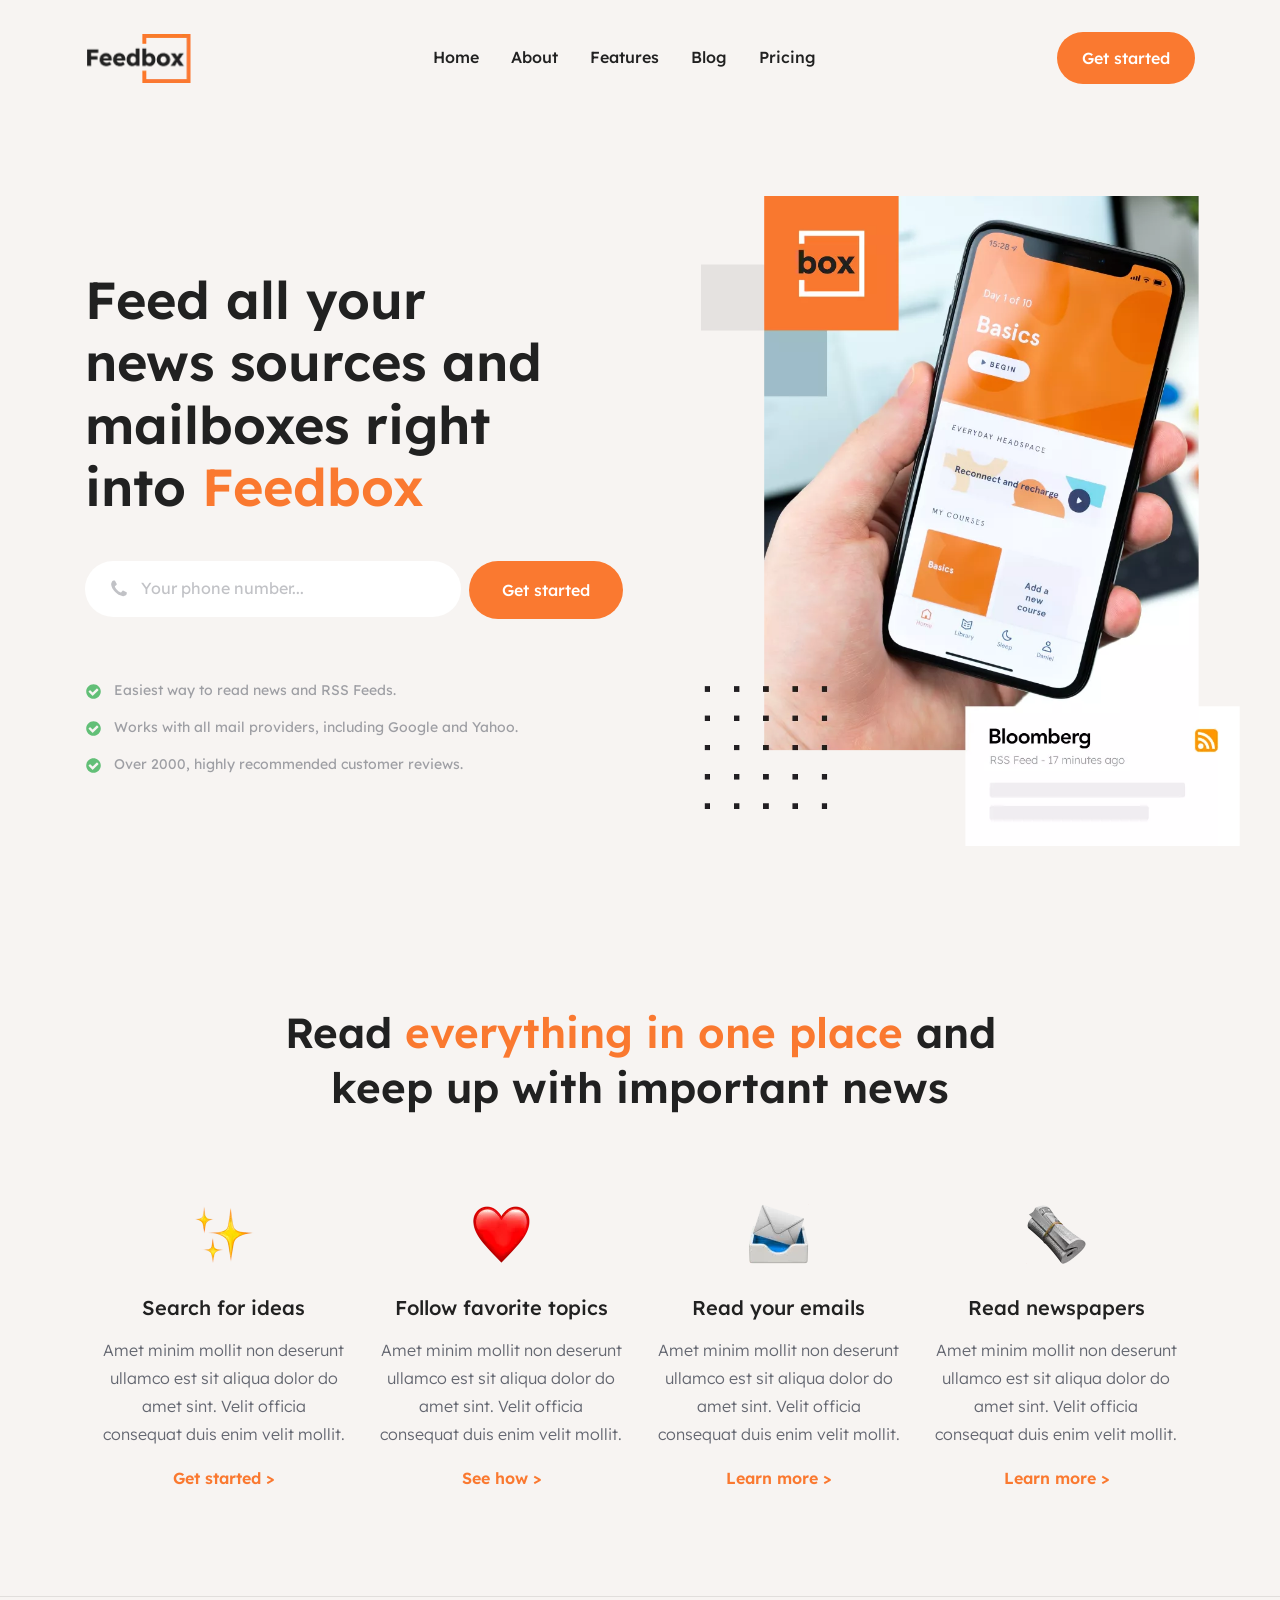
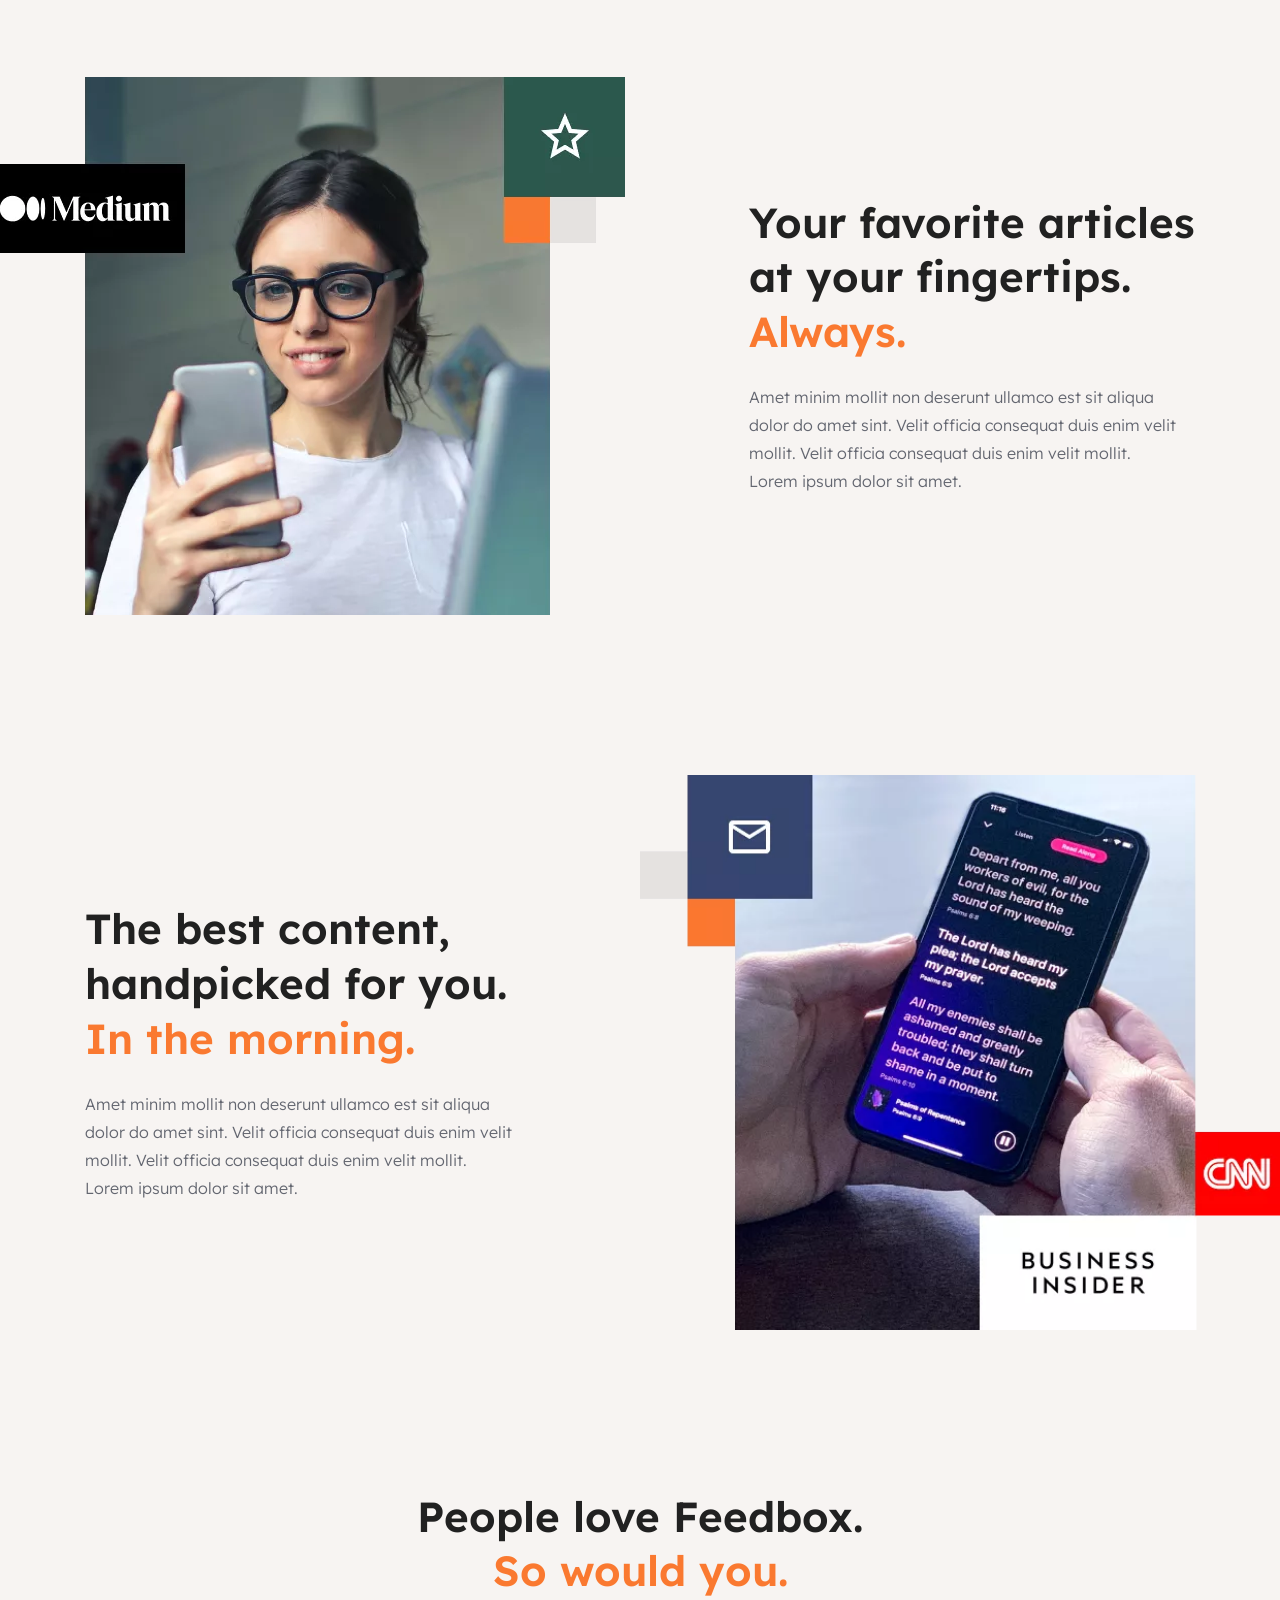
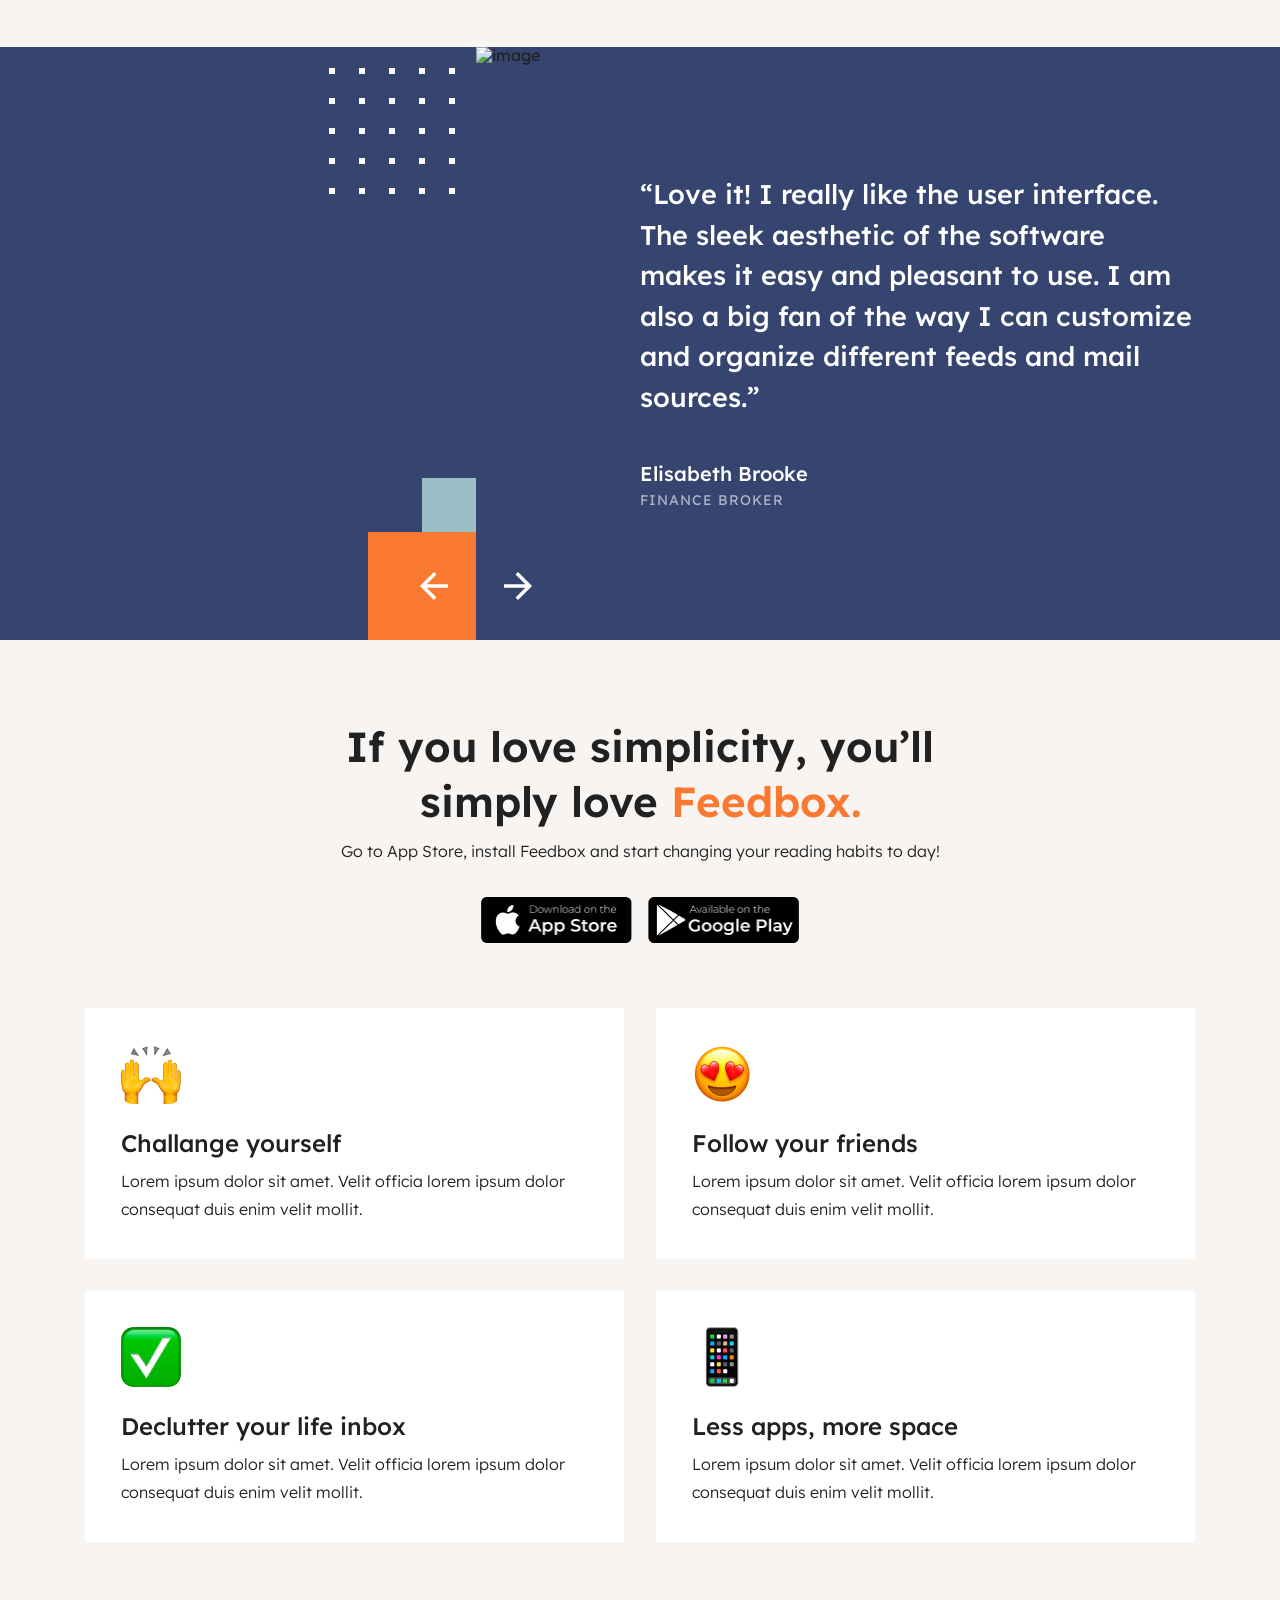
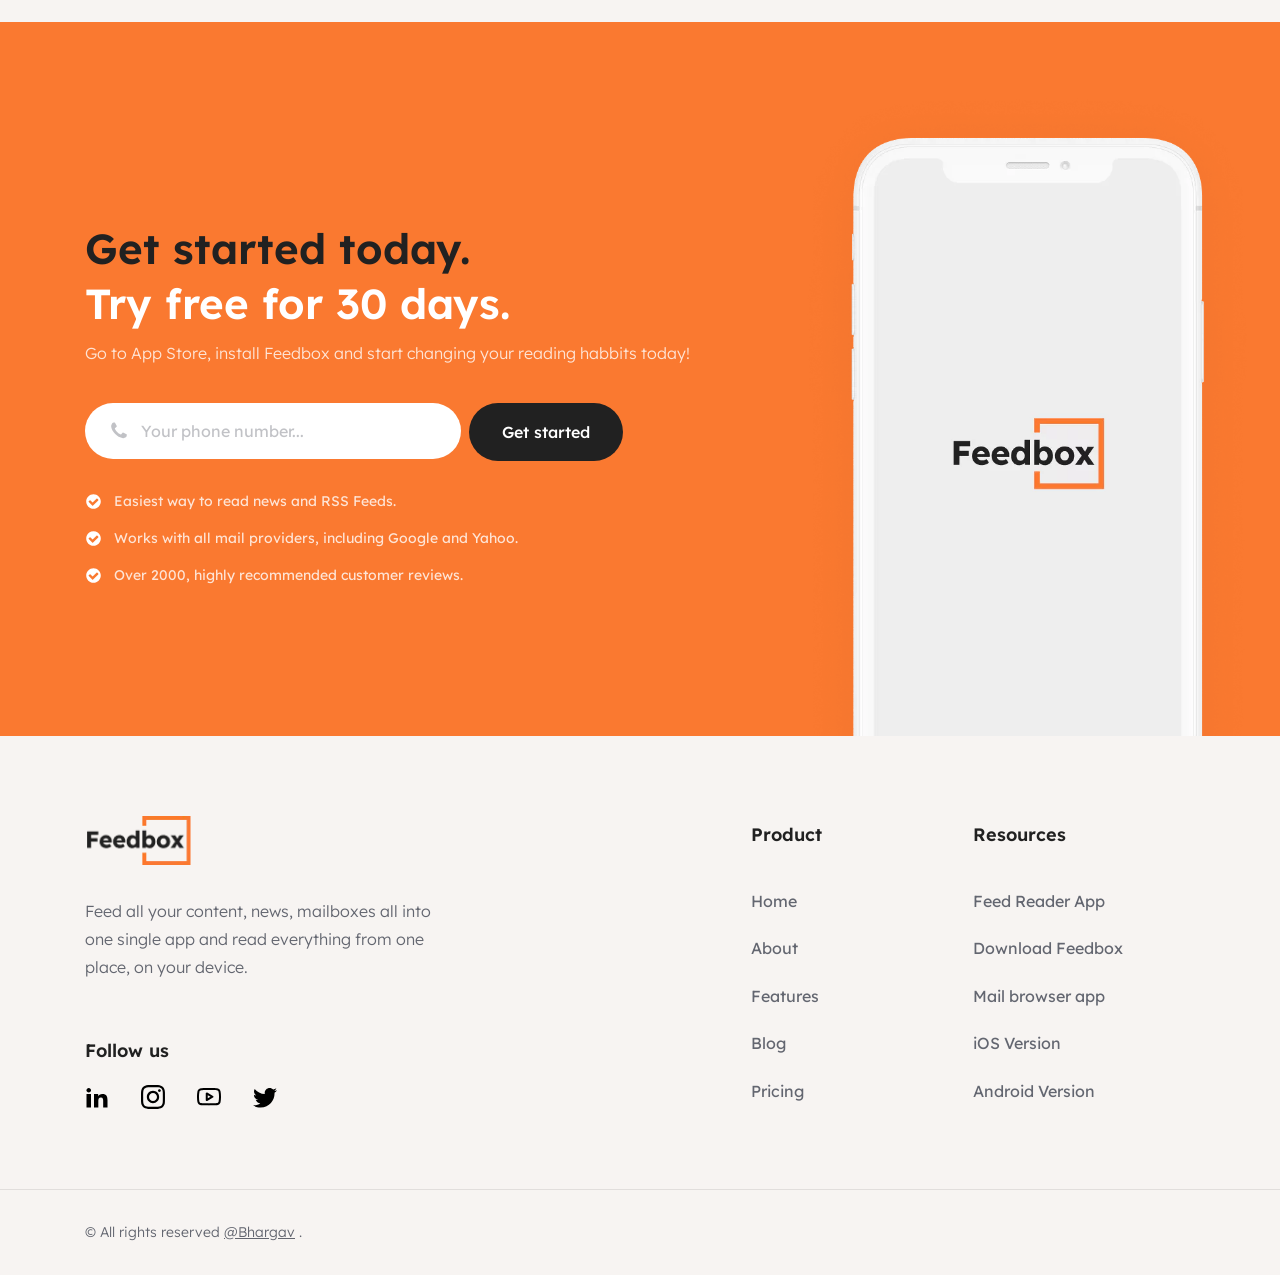
==== commit 3b3b72e5: "Update" ====
--- a/index.html
+++ b/index.html
@@ -744,7 +744,7 @@
             <div class="footer-container">
               <img
                 alt="image"
-                src="409bb369-f4c0-4878-9c6f-e088ed8524ba"
+                src="public/playground_assets/logo-1500h.png"
                 class="footer-image"
               />
               <span class="footer-text content-Light">
@@ -808,29 +808,12 @@
           <div class="copyright-max-width max-content-container">
             <span class="copyright-text">
               <span class="copyright-text1">© All rights reserved</span>
-              <a
-                href="https://www.teleporthq.io"
-                target="_blank"
-                rel="noreferrer noopener"
-              >
-                <span class="copyright-text2">@TeleportHQ.</span>
-              </a>
-              <span class="copyright-text3">Powered by</span>
-              <a
-                href="https://www.vercel.com"
-                target="_blank"
-                rel="noreferrer noopener"
-              >
-                <span class="copyright-text4">Vercel</span>
-              </a>
-              <span class="copyright-text5">. Image source:</span>
-              <a
-                href="https://www.unsplash.com"
-                target="_blank"
-                rel="noreferrer noopener"
-              >
-                <span class="copyright-text6">Unsplash</span>
-              </a>
+              
+                <span class="copyright-text2">@Bhargav</span>
+             
+             
+              
+             
               <span class="copyright-text7">.</span>
             </span>
           </div>
